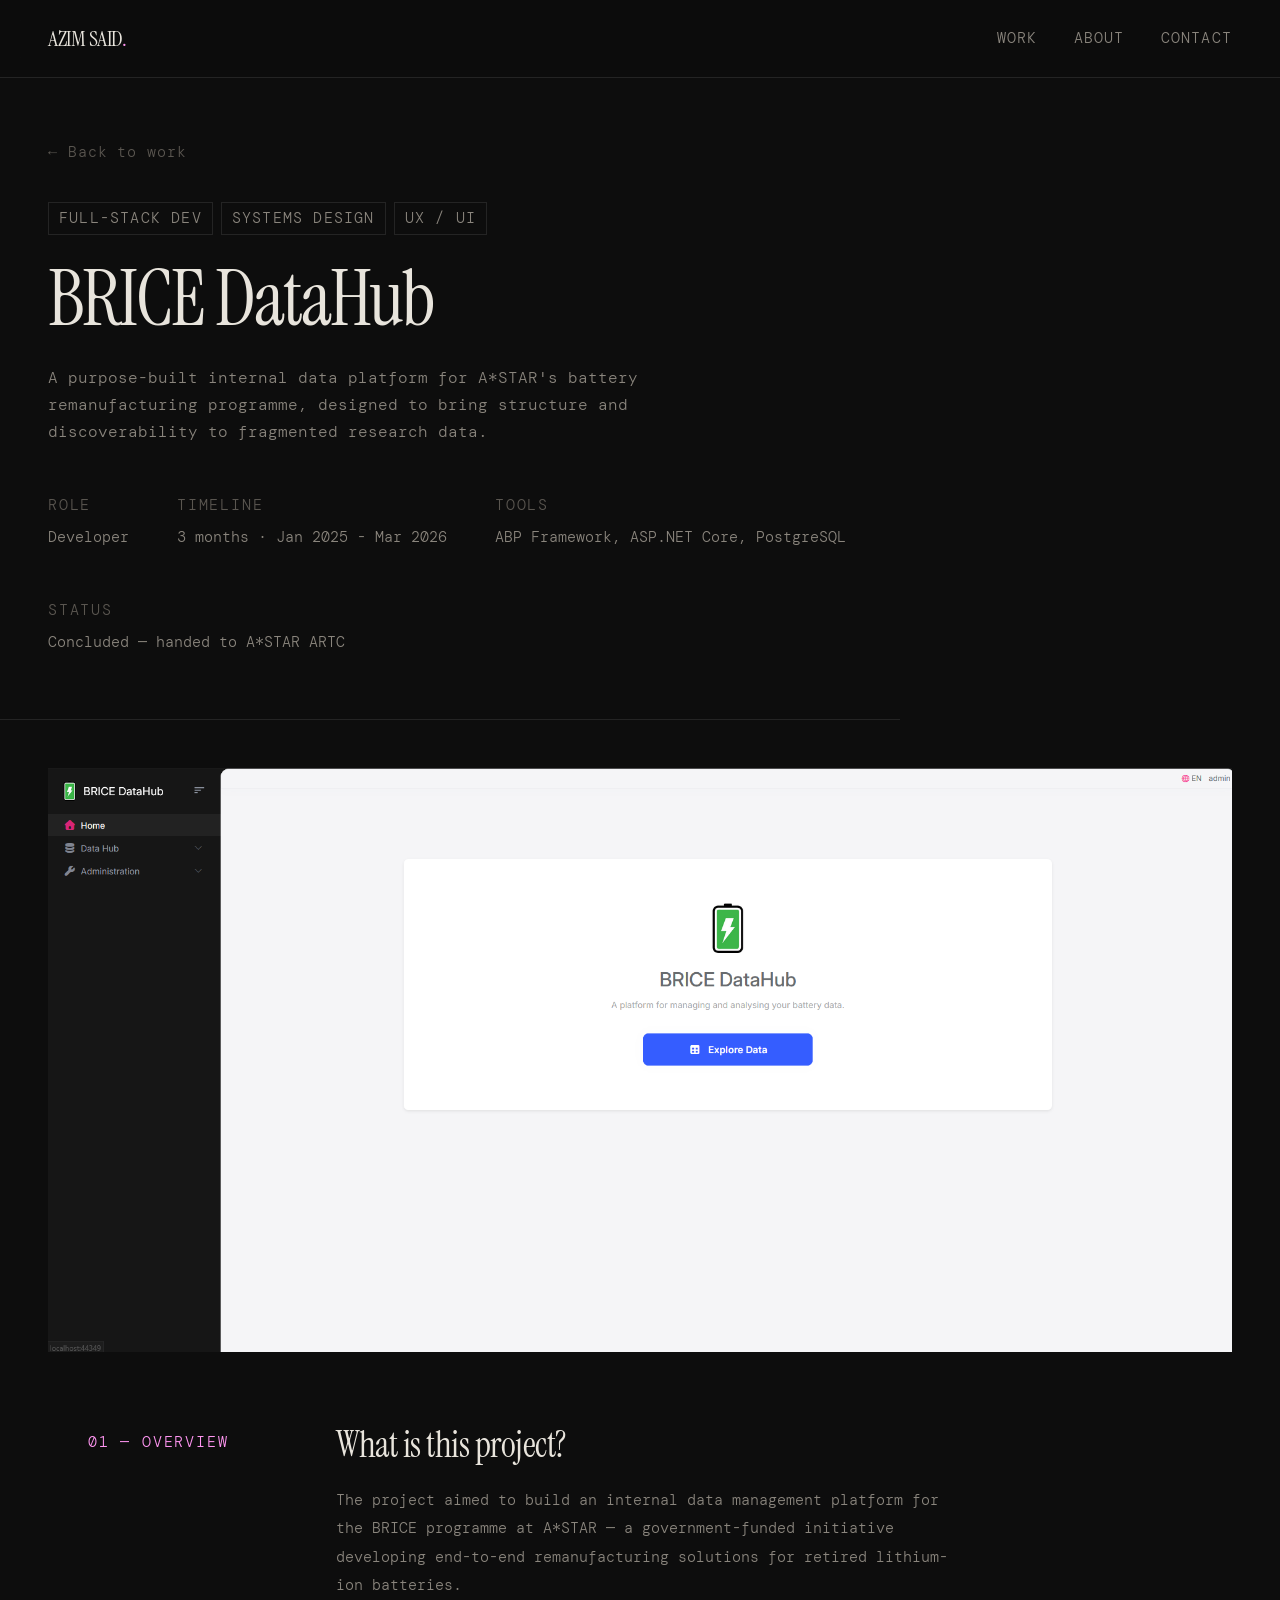
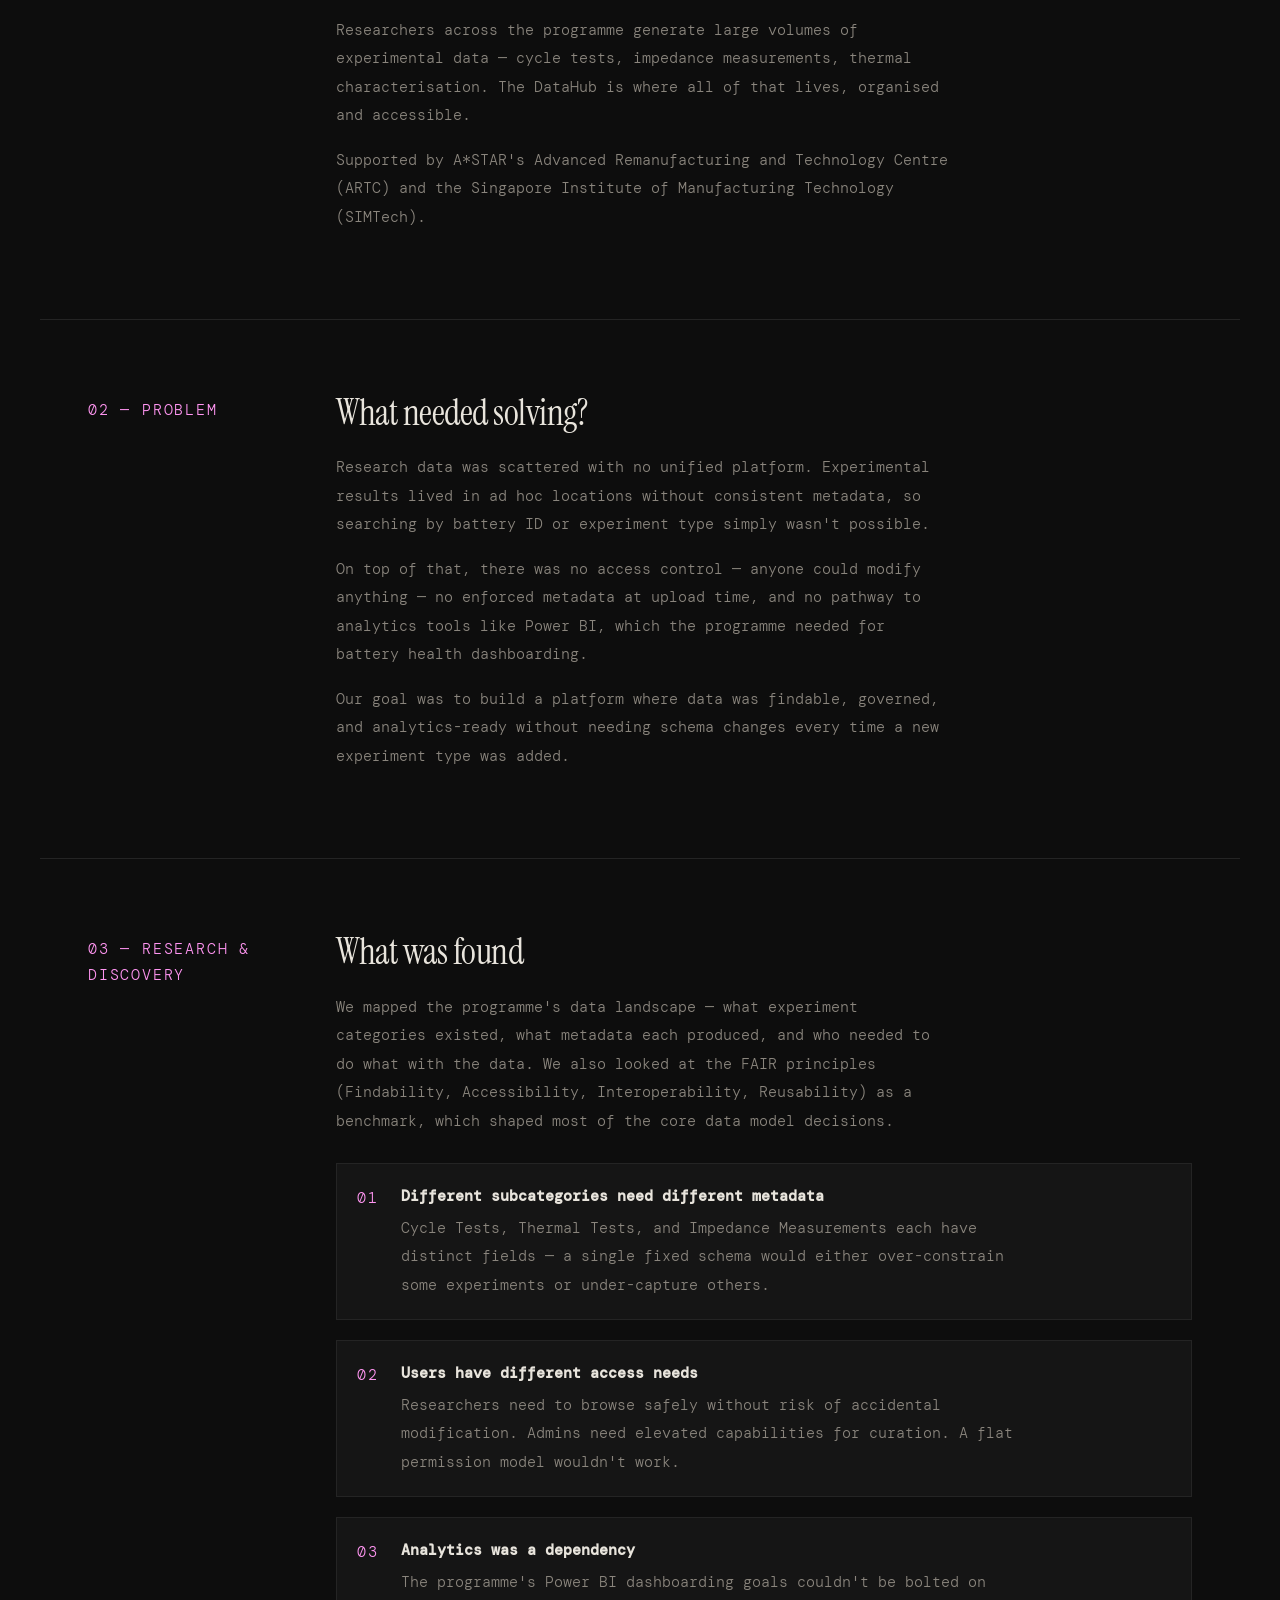
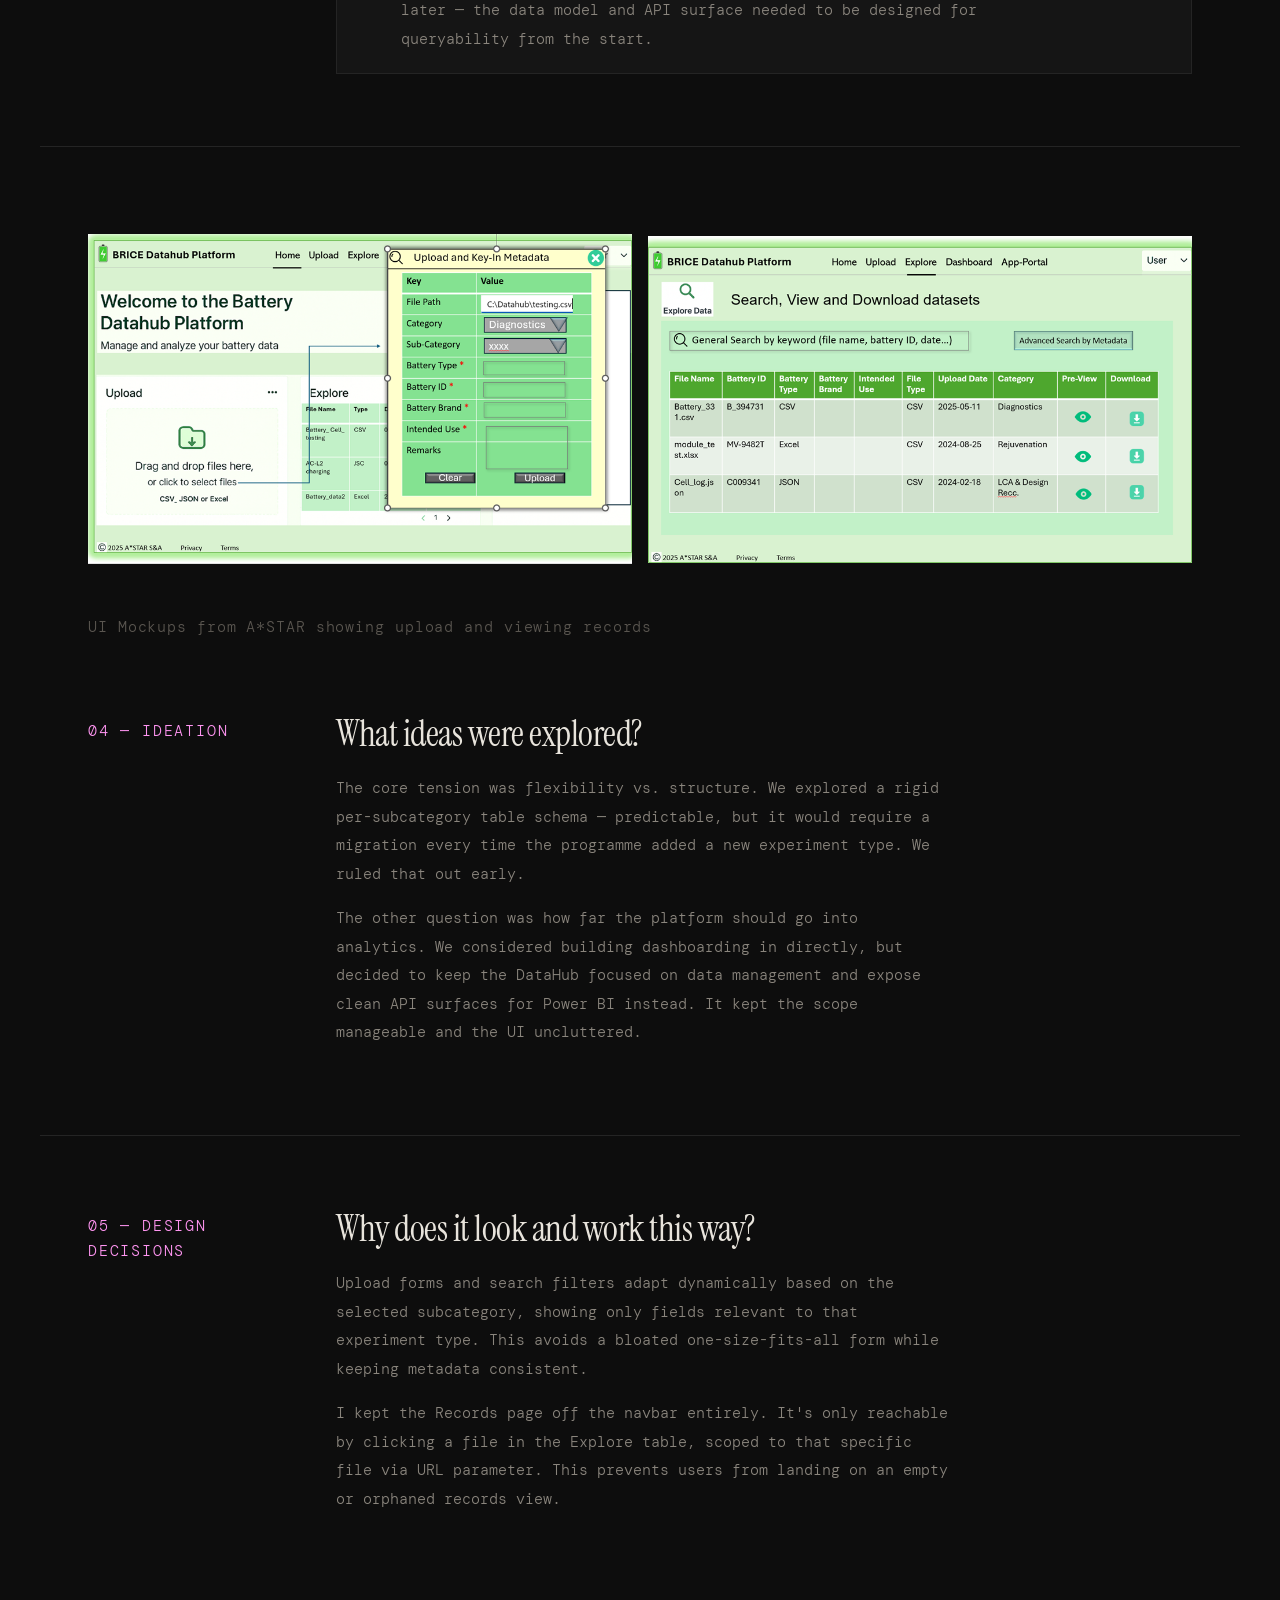
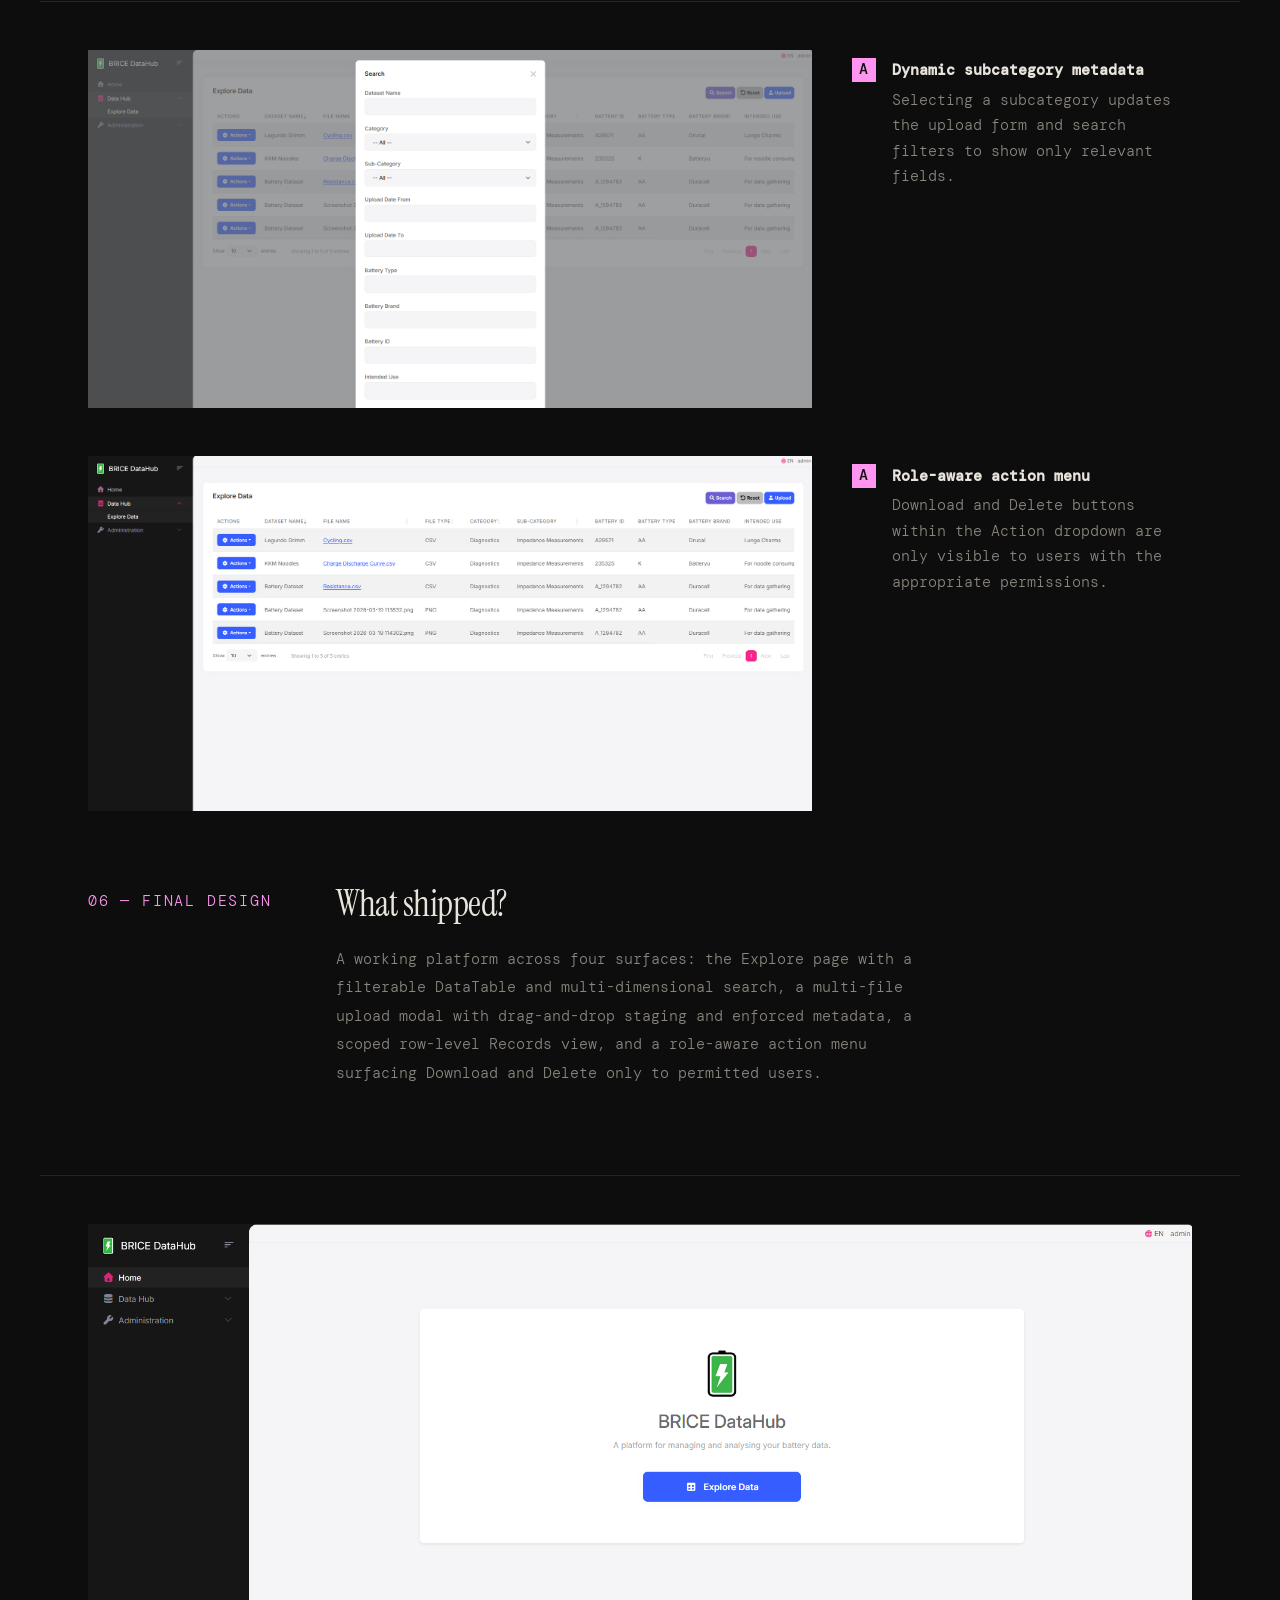
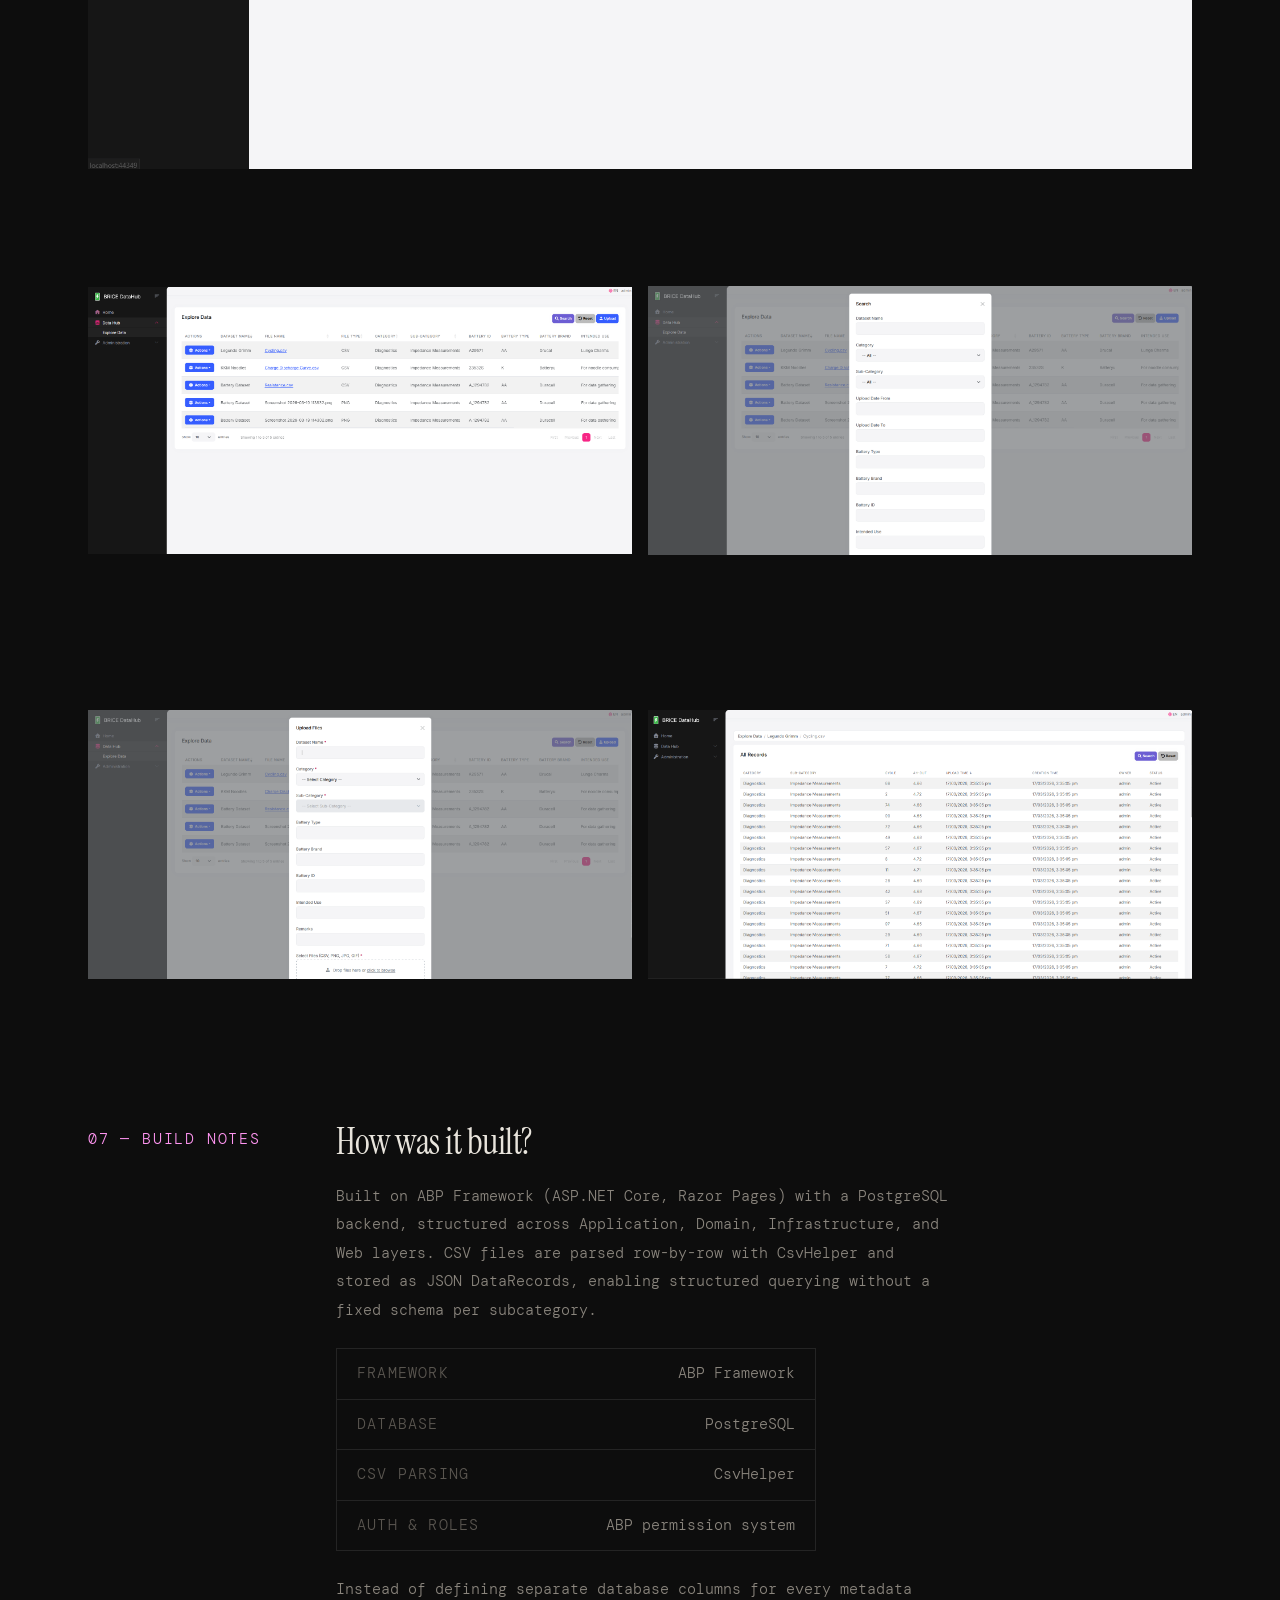
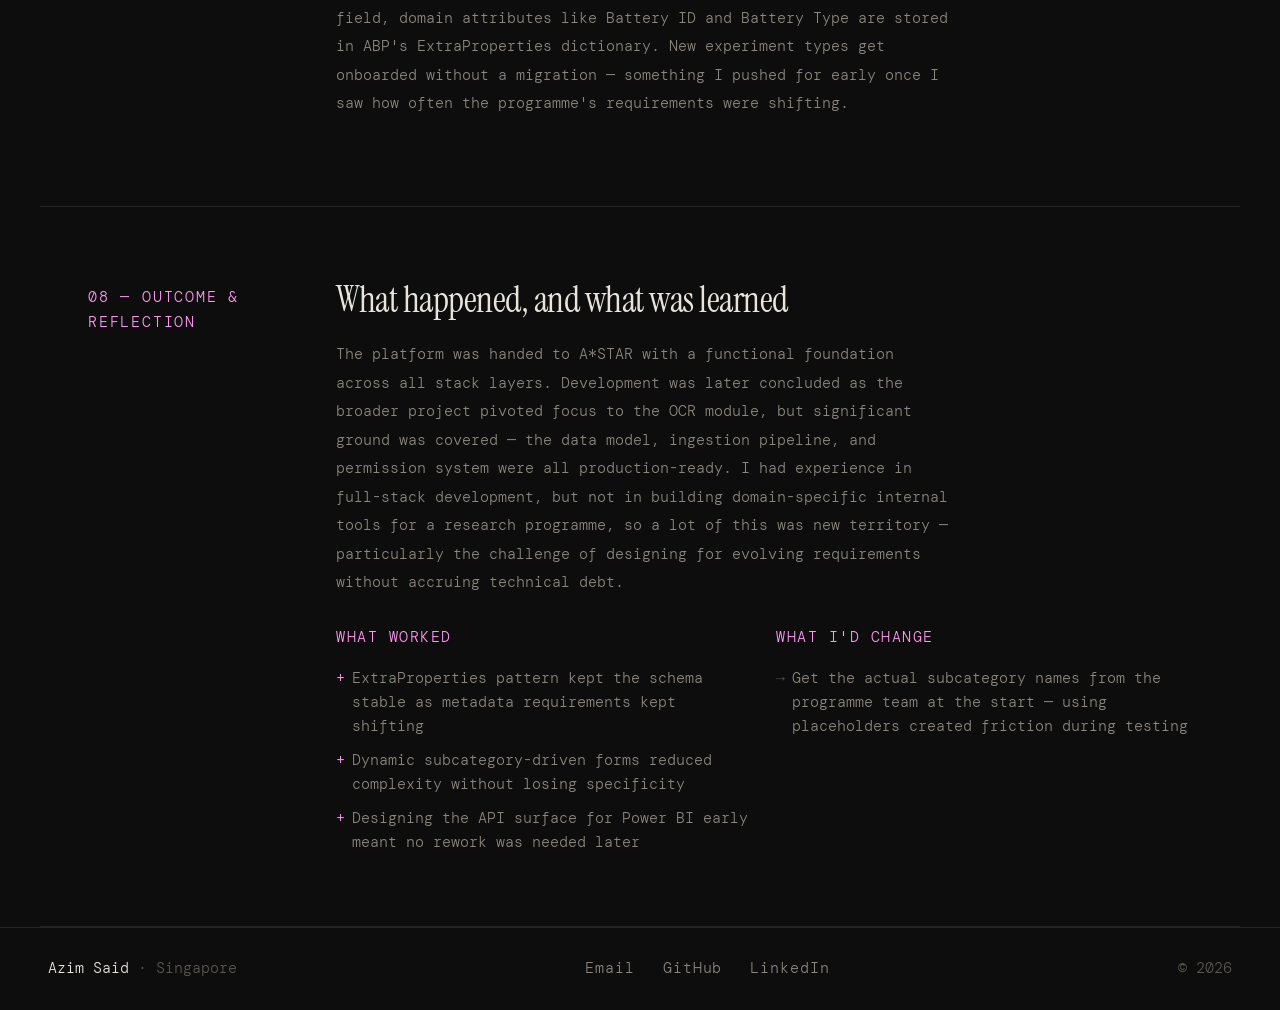
==== work/project_brice.html @ a05a89d2 "Basic structure, styles, content" ====
<!DOCTYPE html>
<html lang="en">

<head>
  <meta charset="UTF-8" />
  <meta name="viewport" content="width=device-width, initial-scale=1.0" />
  <title>BRICE DataHub — Azim Said</title>
  <link rel="stylesheet" href="../css/style.css" />
  <link rel="stylesheet" href="../css/case-study.css" />
  <link rel="preconnect" href="https://fonts.googleapis.com" />
  <link rel="preconnect" href="https://fonts.gstatic.com" crossorigin />
  <link
    href="https://fonts.googleapis.com/css2?family=Instrument+Serif:ital@0;1&family=DM+Mono:wght@300;400;500&display=swap"
    rel="stylesheet" />
</head>

<body>

  <!-- NAV -->
  <nav class="nav">
    <a href="../index.html" class="nav-logo">AZIM SAID<span class="dot">.</span></a>
    <div class="nav-links">
      <a href="../index.html#work">Work</a>
      <a href="../index.html#about">About</a>
      <a href="mailto:azimsaid212@gmail.com">Contact</a>
    </div>
  </nav>

  <!-- CASE STUDY HERO -->
  <header class="cs-hero">
    <div class="cs-back">
      <a href="../index.html#work">← Back to work</a>
    </div>
    <div class="cs-hero-meta">
      <span class="tag">Full-Stack Dev</span>
      <span class="tag">Systems Design</span>
      <span class="tag">UX / UI</span>
    </div>
    <h1 class="cs-title">BRICE DataHub</h1>
    <p class="cs-subtitle">
      A purpose-built internal data platform for A*STAR's battery remanufacturing programme, designed to bring structure
      and discoverability to fragmented research data.
    </p>
    <div class="cs-attrs">
      <div class="cs-attr">
        <div class="cs-attr-label">Role</div>
        <div class="cs-attr-value">Developer</div>
      </div>
      <div class="cs-attr">
        <div class="cs-attr-label">Timeline</div>
        <div class="cs-attr-value">3 months · Jan 2025 - Mar 2026</div>
      </div>
      <div class="cs-attr">
        <div class="cs-attr-label">Tools</div>
        <div class="cs-attr-value">ABP Framework, ASP.NET Core, PostgreSQL</div>
      </div>
      <div class="cs-attr">
        <div class="cs-attr-label">Status</div>
        <div class="cs-attr-value">Concluded — handed to A*STAR ARTC</div>
      </div>
    </div>
  </header>

  <!-- HERO IMAGE -->
  <div class="cs-cover">
    <img src="../images/brice_home.png" alt="BRICE DataHub home screen" class="cs-cover-img">
  </div>

  <!-- CASE STUDY BODY -->
  <main class="cs-body">

    <!-- 01 OVERVIEW -->
    <section class="cs-section cs-fade">
      <div class="cs-section-label">01 — Overview</div>
      <div class="cs-section-content">
        <h2>What is this project?</h2>
        <p>
          The project aimed to build an internal data management platform for the BRICE programme at A*STAR — a
          government-funded initiative developing end-to-end remanufacturing solutions for retired lithium-ion
          batteries.
        </p>
        <p>
          Researchers across the programme generate large volumes of experimental data — cycle tests, impedance
          measurements, thermal characterisation. The DataHub is where all of that lives, organised and accessible.
        </p>
        <p>
          Supported by A*STAR's Advanced Remanufacturing and Technology Centre (ARTC) and the Singapore Institute of
          Manufacturing Technology (SIMTech).
        </p>
      </div>
    </section>

    <!-- 02 PROBLEM -->
    <section class="cs-section cs-fade">
      <div class="cs-section-label">02 — Problem</div>
      <div class="cs-section-content">
        <h2>What needed solving?</h2>
        <p>
          Research data was scattered with no unified platform. Experimental results lived in ad hoc locations without
          consistent metadata, so searching by battery ID or experiment type simply wasn't possible.
        </p>
        <p>
          On top of that, there was no access control — anyone could modify anything — no enforced metadata at upload
          time, and no pathway to analytics tools like Power BI, which the programme needed for battery health
          dashboarding.
        </p>
        <p>
          Our goal was to build a platform where data was findable, governed, and analytics-ready without needing
          schema changes every time a new experiment type was added.
        </p>
      </div>
    </section>

    <!-- 03 RESEARCH -->
    <section class="cs-section cs-fade">
      <div class="cs-section-label">03 — Research & Discovery</div>
      <div class="cs-section-content">
        <h2>What was found</h2>
        <p>
          We mapped the programme's data landscape — what experiment categories existed, what metadata each produced,
          and who needed to do what with the data. We also looked at the FAIR principles (Findability, Accessibility,
          Interoperability, Reusability) as a benchmark, which shaped most of the core data model decisions.
        </p>

        <div class="cs-findings">
          <div class="cs-finding">
            <div class="cs-finding-num">01</div>
            <div>
              <strong>Different subcategories need different metadata</strong>
              <p>Cycle Tests, Thermal Tests, and Impedance Measurements each have distinct fields — a single fixed
                schema would either over-constrain some experiments or under-capture others.</p>
            </div>
          </div>
          <div class="cs-finding">
            <div class="cs-finding-num">02</div>
            <div>
              <strong>Users have different access needs</strong>
              <p>Researchers need to browse safely without risk of accidental modification. Admins need elevated
                capabilities for curation. A flat permission model wouldn't work.</p>
            </div>
          </div>
          <div class="cs-finding">
            <div class="cs-finding-num">03</div>
            <div>
              <strong>Analytics was a dependency</strong>
              <p>The programme's Power BI dashboarding goals couldn't be bolted on later — the data model and API
                surface needed to be designed for queryability from the start.</p>
            </div>
          </div>
        </div>
      </div>
    </section>

    <!-- WIREFRAMES -->
    <div class="cs-img-grid cs-fade">
      <img src="../images/brice_wireframe1.png" alt="Wireframe 1">
      <img src="../images/brice_wireframe2.png" alt="Wireframe 2">
    </div>
    <p class="cs-img-caption cs-fade">UI Mockups from A*STAR showing upload and viewing records </p>

    <!-- 04 IDEATION -->
    <section class="cs-section cs-fade">
      <div class="cs-section-label">04 — Ideation</div>
      <div class="cs-section-content">
        <h2>What ideas were explored?</h2>
        <p>
          The core tension was flexibility vs. structure. We explored a rigid per-subcategory table schema —
          predictable, but it would require a migration every time the programme added a new experiment type. We ruled
          that out early.
        </p>
        <p>
          The other question was how far the platform should go into analytics. We considered building dashboarding in
          directly, but decided to keep the DataHub focused on data management and expose clean API surfaces for Power
          BI instead. It kept the scope manageable and the UI uncluttered.
        </p>
      </div>
    </section>

    <!-- IMAGE GRID (wireframes / explorations) -->
    <!-- <div class="cs-img-grid cs-fade">
      <div class="placeholder-img">
        <div class="placeholder-text">Wireframe / sketch A</div>
      </div>
      <div class="placeholder-img">
        <div class="placeholder-text">Wireframe / sketch B</div>
      </div>
      <div class="placeholder-img">
        <div class="placeholder-text">Wireframe / sketch C</div>
      </div>
      <div class="placeholder-img">
        <div class="placeholder-text">Wireframe / sketch D</div>
      </div>
    </div>
    <p class="cs-img-caption cs-fade">Early explorations — I ended up going with direction B because…</p> -->

    <!-- 05 DESIGN DECISIONS -->
    <section class="cs-section cs-fade">
      <div class="cs-section-label">05 — Design Decisions</div>
      <div class="cs-section-content">
        <h2>Why does it look and work this way?</h2>
        <p>
          Upload forms and search filters adapt dynamically based on the selected subcategory, showing only fields
          relevant to that experiment type. This avoids a bloated one-size-fits-all form while keeping metadata
          consistent.
        </p>
        <p>
          I kept the Records page off the navbar entirely. It's only reachable by clicking a file in the Explore table,
          scoped to that specific file via URL parameter. This prevents users from landing on an empty or orphaned
          records view.
        </p>
      </div>
    </section>

    <!-- ANNOTATED SCREENSHOT -->
    <div class="cs-img-annotated cs-fade">
      <img src="../images/brice_search.png" alt="BRICE DataHub search page" class="cs-annotated-img">
      <div class="cs-annotations">
        <div class="cs-annotation">
          <div class="cs-annotation-marker">A</div>
          <div>
            <strong>Dynamic subcategory metadata</strong>
            <p>Selecting a subcategory updates the upload form and search filters to show only relevant fields.</p>
          </div>
        </div>
      </div>
    </div>

    <!-- ANNOTATED SCREENSHOT -->
    <div class="cs-img-annotated cs-fade">
      <img src="../images/brice_explore.png" alt="BRICE DataHub explore page" class="cs-annotated-img">
      <div class="cs-annotations">
        <div class="cs-annotation">
          <div class="cs-annotation-marker">A</div>
          <div>
            <strong>Role-aware action menu</strong>
            <p>Download and Delete buttons within the Action dropdown are only visible to users with the appropriate permissions.</p>
          </div>
        </div>
      </div>
    </div>

    <!-- 06 FINAL DESIGN -->
    <section class="cs-section cs-fade">
      <div class="cs-section-label">06 — Final Design</div>
      <div class="cs-section-content">
        <h2>What shipped?</h2>
        <p>
          A working platform across four surfaces: the Explore page with a filterable DataTable and multi-dimensional
          search, a multi-file upload modal with drag-and-drop staging and enforced metadata, a scoped row-level Records
          view, and a role-aware action menu surfacing Download and Delete only to permitted users.
        </p>
      </div>
    </section>

    <div class="cs-img-full cs-fade">
      <img src="../images/brice_home.png" alt="BRICE DataHub main screen">
    </div>

    <div class="cs-img-grid cs-fade">
      <img src="../images/brice_explore.png" alt="Explore page">
      <img src="../images/brice_search.png" alt="Search page">
      <img src="../images/brice_upload.png" alt="Upload modal">
      <img src="../images/brice_records.png" alt="Records view">
    </div>

    <!-- 07 BUILD NOTES -->
    <section class="cs-section cs-fade">
      <div class="cs-section-label">07 — Build Notes</div>
      <div class="cs-section-content">
        <h2>How was it built?</h2>
        <p>
          Built on ABP Framework (ASP.NET Core, Razor Pages) with a PostgreSQL backend, structured across Application,
          Domain, Infrastructure, and Web layers. CSV files are parsed row-by-row with CsvHelper and stored as JSON
          DataRecords, enabling structured querying without a fixed schema per subcategory.
        </p>
        <div class="cs-stack">
          <div class="cs-stack-item">
            <span class="cs-stack-label">Framework</span>
            <span>ABP Framework</span>
          </div>
          <div class="cs-stack-item">
            <span class="cs-stack-label">Database</span>
            <span>PostgreSQL</span>
          </div>
          <div class="cs-stack-item">
            <span class="cs-stack-label">CSV Parsing</span>
            <span>CsvHelper</span>
          </div>
          <div class="cs-stack-item">
            <span class="cs-stack-label">Auth & Roles</span>
            <span>ABP permission system</span>
          </div>
        </div>
        <p>
          Instead of defining separate database columns for every metadata field, domain attributes like Battery ID and
          Battery Type are stored in ABP's ExtraProperties dictionary. New experiment types get onboarded without a
          migration — something I pushed for early once I saw how often the programme's requirements were shifting.
        </p>
      </div>
    </section>

    <!-- 08 OUTCOME -->
    <section class="cs-section cs-fade">
      <div class="cs-section-label">08 — Outcome & Reflection</div>
      <div class="cs-section-content">
        <h2>What happened, and what was learned</h2>
        <p>
          The platform was handed to A*STAR with a functional foundation across all stack layers. Development was later
          concluded as the broader project pivoted focus to the OCR module, but significant ground was covered — the
          data model, ingestion pipeline, and permission system were all production-ready.
          I had experience in full-stack development, but not in building domain-specific internal tools for a research
          programme, so a lot of this was new territory — particularly the challenge of designing for evolving
          requirements without accruing technical debt.
        </p>
        <div class="cs-retro">
          <div class="cs-retro-col">
            <div class="cs-retro-label">What worked</div>
            <ul>
              <li>ExtraProperties pattern kept the schema stable as metadata requirements kept shifting</li>
              <li>Dynamic subcategory-driven forms reduced complexity without losing specificity</li>
              <li>Designing the API surface for Power BI early meant no rework was needed later</li>
            </ul>
          </div>
          <div class="cs-retro-col">
            <div class="cs-retro-label">What I'd change</div>
            <ul>
              <li>Get the actual subcategory names from the programme team at the start — using placeholders created
                friction during testing</li>
            </ul>
          </div>
        </div>
      </div>
    </section>

  </main>

  <!-- NEXT PROJECT -->
  <!-- <div class="cs-next">
    <div class="cs-next-label">Next project</div>
    <a href="project-two.html" class="cs-next-link">
      <span>Project Two Name</span>
      <span class="cs-next-arrow">→</span>
    </a>
  </div> -->

  <!-- FOOTER -->
  <footer class="footer">
    <div class="footer-left">
      <span>Azim Said</span>
      <span class="footer-dim">· Singapore</span>
    </div>
    <div class="footer-links">
      <a href="mailto:azimsaid212@gmail.com">Email</a>
      <a href="https://github.com/azim-git" target="_blank">GitHub</a>
      <a href="https://www.linkedin.com/in/azimsaid-/" target="_blank">LinkedIn</a>
    </div>
    <div class="footer-dim footer-year">© 2026</div>
  </footer>

  <script src="../js/main.js"></script>
</body>

</html>
---- css/style.css ----
/* ============================================
   PORTFOLIO — Dark Editorial
   ============================================ */

:root {
  --bg:        #0d0d0d;
  --surface:   #151515;
  --border:    #242424;
  --text:      #e8e4dc;
  --text-dim:  #5a5650;
  --text-mid:  #8a857d;
  --accent:    #ff95f1;
  --serif:     'Instrument Serif', Georgia, serif;
  --mono:      'DM Mono', monospace;
}

*, *::before, *::after { box-sizing: border-box; margin: 0; padding: 0; }

html { scroll-behavior: smooth; }

body {
  background: var(--bg);
  color: var(--text);
  font-family: var(--mono);
  font-size: 15px;
  line-height: 1.7;
  font-weight: 300;
  overflow-x: hidden;
}

a { color: inherit; text-decoration: none; }

/* ---- NAV ---- */
.nav {
  position: fixed;
  top: 0; left: 0; right: 0;
  z-index: 100;
  display: flex;
  justify-content: space-between;
  align-items: center;
  padding: 20px 48px;
  background: rgba(13,13,13,0.85);
  backdrop-filter: blur(12px);
  border-bottom: 1px solid var(--border);
}

.nav-logo {
  font-family: var(--serif);
  font-size: 22px;
  letter-spacing: -0.5px;
}

.dot { color: var(--accent); }

.nav-links {
  display: flex;
  gap: 36px;
  font-size: 15px;
  letter-spacing: 0.08em;
  text-transform: uppercase;
  color: var(--text-mid);
}

.nav-links a {
  transition: color 0.2s;
}
.nav-links a:hover { color: var(--text); }

/* ---- HERO ---- */
.hero {
  min-height: 100vh;
  display: flex;
  flex-direction: column;
  justify-content: flex-end;
  padding: 120px 48px 80px;
  position: relative;
  border-bottom: 1px solid var(--border);
}

/* subtle grid background */
.hero::before {
  content: '';
  position: absolute;
  inset: 0;
  background-image:
    linear-gradient(var(--border) 1px, transparent 1px),
    linear-gradient(90deg, var(--border) 1px, transparent 1px);
  background-size: 60px 60px;
  opacity: 0.4;
  pointer-events: none;
}

.hero-eyebrow {
  font-size: 15px;
  letter-spacing: 0.14em;
  text-transform: uppercase;
  color: var(--accent);
  margin-bottom: 28px;
  animation: fadeUp 0.6s ease both;
}

.hero-title {
  font-family: var(--serif);
  font-size: clamp(52px, 8vw, 112px);
  line-height: 1.0;
  font-weight: 400;
  letter-spacing: -2px;
  margin-bottom: 32px;
  animation: fadeUp 0.6s 0.1s ease both;
}

.hero-title em {
  font-style: italic;
  color: var(--text-mid);
}

.hero-sub {
  max-width: 520px;
  color: var(--text-mid);
  font-size: 15px;
  line-height: 1.8;
  margin-bottom: 40px;
  animation: fadeUp 0.6s 0.2s ease both;
}

.hero-cta {
  display: inline-block;
  font-size: 15px;
  letter-spacing: 0.06em;
  border-bottom: 1px solid var(--accent);
  color: var(--accent);
  padding-bottom: 2px;
  margin-bottom: 64px;
  transition: opacity 0.2s;
  animation: fadeUp 0.6s 0.3s ease both;
}
.hero-cta:hover { opacity: 0.7; }

.hero-tag {
  font-size: 15px;
  letter-spacing: 0.1em;
  text-transform: uppercase;
  color: var(--text-dim);
  animation: fadeUp 0.6s 0.4s ease both;
}

/* ---- SECTION LABEL ---- */
.section-label {
  font-size: 15px;
  letter-spacing: 0.14em;
  text-transform: uppercase;
  color: var(--text-dim);
  margin-bottom: 64px;
  padding-top: 80px;
}

/* ---- WORK ---- */
.work {
  padding: 0 48px 80px;
}

.project {
  border-top: 1px solid var(--border);
  padding: 64px 0;
  opacity: 0;
  transform: translateY(24px);
  transition: opacity 0.7s ease, transform 0.7s ease;
}

.project.visible {
  opacity: 1;
  transform: none;
}

.project-meta {
  display: flex;
  align-items: center;
  gap: 20px;
  margin-bottom: 32px;
}

.project-number {
  font-size: 15px;
  color: var(--text-dim);
  letter-spacing: 0.1em;
}

.project-tags {
  display: flex;
  gap: 8px;
}

.tag {
  font-size: 15px;
  letter-spacing: 0.08em;
  text-transform: uppercase;
  border: 1px solid var(--border);
  padding: 3px 10px;
  color: var(--text-mid);
}

.project-content {
  display: grid;
  grid-template-columns: 1fr 1fr;
  gap: 48px;
  align-items: start;
}

.project-content--reverse {
  direction: rtl;
}
.project-content--reverse > * {
  direction: ltr;
}

.placeholder-img {
  background: var(--surface);
  border: 1px solid var(--border);
  aspect-ratio: 16/10;
  display: flex;
  align-items: center;
  justify-content: center;
  position: relative;
  overflow: hidden;
}

.project-image img {
  width: 100%;
  height: 100%;
  object-fit: cover;
  display: block;
}

/* corner marks */
.placeholder-img::before,
.placeholder-img::after {
  content: '';
  position: absolute;
  width: 16px; height: 16px;
}
.placeholder-img::before {
  top: 12px; left: 12px;
  border-top: 1px solid var(--text-dim);
  border-left: 1px solid var(--text-dim);
}
.placeholder-img::after {
  bottom: 12px; right: 12px;
  border-bottom: 1px solid var(--text-dim);
  border-right: 1px solid var(--text-dim);
}

.placeholder-text {
  font-size: 15px;
  color: var(--text-dim);
  letter-spacing: 0.08em;
  text-transform: uppercase;
}

.project-title {
  font-family: var(--serif);
  font-size: clamp(28px, 3vw, 42px);
  font-weight: 400;
  letter-spacing: -0.5px;
  line-height: 1.1;
  margin-bottom: 24px;
}

.project-info p {
  color: var(--text-mid);
  margin-bottom: 14px;
  font-size: 15px;
  line-height: 1.8;
}

.project-info strong {
  color: var(--text);
  font-weight: 500;
}

.project-links {
  display: flex;
  gap: 16px;
  margin-top: 28px;
  flex-wrap: wrap;
}

.link-btn {
  font-size: 15px;
  letter-spacing: 0.06em;
  padding: 10px 20px;
  background: var(--accent);
  color: #0d0d0d;
  font-weight: 500;
  transition: opacity 0.2s;
}
.link-btn:hover { opacity: 0.8; }

.link-ghost {
  background: transparent;
  color: var(--text-mid);
  border: 1px solid var(--border);
}
.link-ghost:hover { color: var(--text); border-color: var(--text-mid); }

/* ---- ABOUT ---- */
.about {
  padding: 0 48px 80px;
  border-top: 1px solid var(--border);
}

.about-grid {
  display: grid;
  grid-template-columns: 1fr 1fr;
  gap: 80px;
  align-items: start;
}

.about-text h2 {
  font-family: var(--serif);
  font-size: clamp(32px, 4vw, 52px);
  font-weight: 400;
  letter-spacing: -1px;
  line-height: 1.1;
  margin-bottom: 28px;
}

.about-text h2 em {
  font-style: italic;
  color: var(--text-mid);
}

.about-text p {
  color: var(--text-mid);
  font-size: 15px;
  line-height: 1.9;
  margin-bottom: 16px;
}

.about-skills {
  display: flex;
  flex-direction: column;
  gap: 36px;
  padding-top: 8px;
}

.skills-label {
  font-size: 15px;
  letter-spacing: 0.12em;
  text-transform: uppercase;
  color: var(--accent);
  margin-bottom: 12px;
}

.skills-group ul {
  list-style: none;
  display: flex;
  flex-direction: column;
  gap: 6px;
}

.skills-group li {
  font-size: 15px;
  color: var(--text-mid);
  padding-left: 12px;
  position: relative;
}
.skills-group li::before {
  content: '—';
  position: absolute;
  left: -4px;
  color: var(--border);
}

/* ---- FOOTER ---- */
.footer {
  border-top: 1px solid var(--border);
  padding: 28px 48px;
  display: flex;
  justify-content: space-between;
  align-items: center;
  gap: 24px;
  flex-wrap: wrap;
}

.footer-left {
  font-size: 15px;
}

.footer-dim { color: var(--text-dim); }

.footer-links {
  display: flex;
  gap: 28px;
  font-size: 15px;
  letter-spacing: 0.06em;
  color: var(--text-mid);
}

.footer-links a:hover { color: var(--text); }

.footer-year {
  font-size: 15px;
}

/* ---- ANIMATIONS ---- */
@keyframes fadeUp {
  from { opacity: 0; transform: translateY(16px); }
  to   { opacity: 1; transform: none; }
}

/* ---- RESPONSIVE ---- */
@media (max-width: 768px) {
  .nav { padding: 16px 24px; }
  .nav-links { gap: 20px; }

  .hero { padding: 100px 24px 60px; }

  .work, .about { padding-left: 24px; padding-right: 24px; }

  .project-content,
  .project-content--reverse,
  .about-grid {
    grid-template-columns: 1fr;
    direction: ltr;
    gap: 32px;
  }

  .footer { padding: 24px; flex-direction: column; align-items: flex-start; gap: 16px; }
}
---- css/case-study.css ----
/* ============================================
   CASE STUDY PAGE STYLES
   ============================================ */

/* ---- HERO ---- */
.cs-hero {
  padding: 140px 48px 64px;
  border-bottom: 1px solid var(--border);
  max-width: 900px;
}

.cs-back {
  font-size: 15px;
  letter-spacing: 0.06em;
  color: var(--text-dim);
  margin-bottom: 36px;
}
.cs-back a { transition: color 0.2s; }
.cs-back a:hover { color: var(--accent); }

.cs-hero-meta {
  display: flex;
  gap: 8px;
  margin-bottom: 24px;
}

.cs-title {
  font-family: var(--serif);
  font-size: clamp(40px, 6vw, 80px);
  font-weight: 400;
  letter-spacing: -2px;
  line-height: 1.05;
  margin-bottom: 24px;
}

.cs-subtitle {
  font-size: 16px;
  color: var(--text-mid);
  line-height: 1.7;
  max-width: 600px;
  margin-bottom: 48px;
}

.cs-attrs {
  display: flex;
  gap: 48px;
  flex-wrap: wrap;
}

.cs-attr-label {
  font-size: 15px;
  letter-spacing: 0.12em;
  text-transform: uppercase;
  color: var(--text-dim);
  margin-bottom: 6px;
}

.cs-attr-value {
  font-size: 15px;
  color: var(--text-mid);
}

/* ---- COVER IMAGE ---- */
.cs-cover {
  padding: 48px 48px 0;
}

.cs-cover-img {
  max-width: 100%;
  height: auto;
  display: block;
}

/* ---- BODY ---- */
.cs-body {
  max-width: 1200px;
  margin: 0 auto;
}

/* ---- SECTIONS ---- */
.cs-section {
  display: grid;
  grid-template-columns: 200px 1fr;
  gap: 48px;
  padding: 72px 48px;
  border-bottom: 1px solid var(--border);
  align-items: start;
}

.cs-section-label {
  font-size: 15px;
  letter-spacing: 0.12em;
  text-transform: uppercase;
  color: var(--accent);
  padding-top: 6px;
  position: sticky;
  top: 80px;
}

.cs-section-content h2 {
  font-family: var(--serif);
  font-size: clamp(24px, 3vw, 36px);
  font-weight: 400;
  letter-spacing: -0.5px;
  line-height: 1.15;
  margin-bottom: 20px;
}

.cs-section-content p {
  color: var(--text-mid);
  font-size: 15px;
  line-height: 1.9;
  margin-bottom: 16px;
  max-width: 620px;
}

/* ---- QUOTE ---- */
.cs-quote {
  border-left: 2px solid var(--accent);
  padding: 16px 24px;
  margin: 28px 0;
  background: var(--surface);
}

.cs-quote p, .cs-quote {
  font-family: var(--serif);
  font-size: 18px;
  font-style: italic;
  color: var(--text);
  line-height: 1.6;
  margin-bottom: 10px;
}

.cs-quote cite {
  font-family: var(--mono);
  font-style: normal;
  font-size: 15px;
  color: var(--text-dim);
  letter-spacing: 0.08em;
}

/* ---- FINDINGS ---- */
.cs-findings {
  display: flex;
  flex-direction: column;
  gap: 20px;
  margin-top: 28px;
}

.cs-finding {
  display: flex;
  gap: 20px;
  padding: 20px;
  background: var(--surface);
  border: 1px solid var(--border);
  align-items: flex-start;
}

.cs-finding-num {
  font-size: 15px;
  color: var(--accent);
  letter-spacing: 0.1em;
  min-width: 24px;
  padding-top: 2px;
}

.cs-finding strong {
  display: block;
  font-size: 15px;
  margin-bottom: 4px;
  color: var(--text);
}

.cs-finding p {
  font-size: 15px !important;
  color: var(--text-mid);
  margin: 0 !important;
}

/* ---- FULL WIDTH IMAGE ---- */
.cs-img-full {
  padding: 48px 48px 0;
}

.cs-img-full .placeholder-img {
  width: 100%;
  aspect-ratio: 16/9;
}

.cs-img-full img {
  max-width: 100%;
  height: auto;
  display: block;
}

/* ---- IMAGE GRID ---- */
.cs-img-grid {
  display: grid;
  grid-template-columns: 1fr 1fr;
  gap: 16px;
  padding: 48px 48px 0;
}

.cs-img-grid .placeholder-img {
  aspect-ratio: 4/3;
}

.cs-img-grid img {
  width: 100%;
  aspect-ratio: 4/3;
  object-fit: contain;
  display: block;
}

.cs-img-caption {
  padding: 12px 48px 0;
  font-size: 15px;
  color: var(--text-dim);
  letter-spacing: 0.06em;
}

/* ---- ANNOTATED ---- */
.cs-img-annotated {
  display: grid;
  grid-template-columns: 1fr 340px;
  gap: 40px;
  padding: 48px 48px 0;
  align-items: start;
}

.cs-annotated-img {
  max-width: 100%;
  height: auto;
  display: block;
}

.cs-annotations {
  display: flex;
  flex-direction: column;
  gap: 24px;
  padding-top: 8px;
}

.cs-annotation {
  display: flex;
  gap: 16px;
  align-items: flex-start;
}

.cs-annotation-marker {
  width: 24px;
  height: 24px;
  min-width: 24px;
  background: var(--accent);
  color: #0d0d0d;
  display: flex;
  align-items: center;
  justify-content: center;
  font-size: 15px;
  font-weight: 500;
  letter-spacing: 0.05em;
}

.cs-annotation strong {
  display: block;
  font-size: 15px;
  margin-bottom: 4px;
  color: var(--text);
}

.cs-annotation p {
  font-size: 15px;
  color: var(--text-mid);
  line-height: 1.7;
  margin: 0;
}

/* ---- STACK ---- */
.cs-stack {
  display: flex;
  flex-direction: column;
  gap: 0;
  margin: 24px 0;
  border: 1px solid var(--border);
  max-width: 480px;
}

.cs-stack-item {
  display: flex;
  justify-content: space-between;
  padding: 12px 20px;
  border-bottom: 1px solid var(--border);
  font-size: 15px;
  color: var(--text-mid);
}
.cs-stack-item:last-child { border-bottom: none; }

.cs-stack-label {
  color: var(--text-dim);
  font-size: 15px;
  letter-spacing: 0.08em;
  text-transform: uppercase;
}

/* ---- RETROSPECTIVE ---- */
.cs-retro {
  display: grid;
  grid-template-columns: 1fr 1fr;
  gap: 24px;
  margin-top: 28px;
}

.cs-retro-label {
  font-size: 15px;
  letter-spacing: 0.1em;
  text-transform: uppercase;
  color: var(--accent);
  margin-bottom: 16px;
}

.cs-retro ul {
  list-style: none;
  display: flex;
  flex-direction: column;
  gap: 10px;
}

.cs-retro li {
  font-size: 15px;
  color: var(--text-mid);
  padding-left: 16px;
  position: relative;
  line-height: 1.6;
}

.cs-retro-col:first-child li::before {
  content: '+';
  position: absolute;
  left: 0;
  color: var(--accent);
}

.cs-retro-col:last-child li::before {
  content: '→';
  position: absolute;
  left: 0;
  color: var(--text-dim);
}

/* ---- NEXT PROJECT ---- */
.cs-next {
  border-top: 1px solid var(--border);
  padding: 64px 48px;
}

.cs-next-label {
  font-size: 15px;
  letter-spacing: 0.12em;
  text-transform: uppercase;
  color: var(--text-dim);
  margin-bottom: 16px;
}

.cs-next-link {
  display: flex;
  justify-content: space-between;
  align-items: center;
  font-family: var(--serif);
  font-size: clamp(28px, 4vw, 52px);
  font-weight: 400;
  letter-spacing: -1px;
  color: var(--text);
  transition: color 0.2s;
}

.cs-next-link:hover { color: var(--accent); }

.cs-next-arrow {
  font-family: var(--mono);
  font-size: 24px;
}

/* ---- SCROLL FADE ---- */
.cs-fade {
  opacity: 0;
  transform: translateY(20px);
  transition: opacity 0.6s ease, transform 0.6s ease;
}

.cs-fade.visible {
  opacity: 1;
  transform: none;
}

/* ---- RESPONSIVE ---- */
@media (max-width: 768px) {
  .cs-hero { padding: 120px 24px 48px; }
  .cs-attrs { gap: 24px; }

  .cs-section {
    grid-template-columns: 1fr;
    gap: 16px;
    padding: 48px 24px;
  }

  .cs-section-label { position: static; }

  .cs-cover,
  .cs-img-full,
  .cs-img-grid,
  .cs-img-annotated,
  .cs-img-caption { padding-left: 24px; padding-right: 24px; }

  .cs-img-grid { grid-template-columns: 1fr; }

  .cs-img-annotated { grid-template-columns: 1fr; }

  .cs-retro { grid-template-columns: 1fr; }

  .cs-next { padding: 48px 24px; }
}
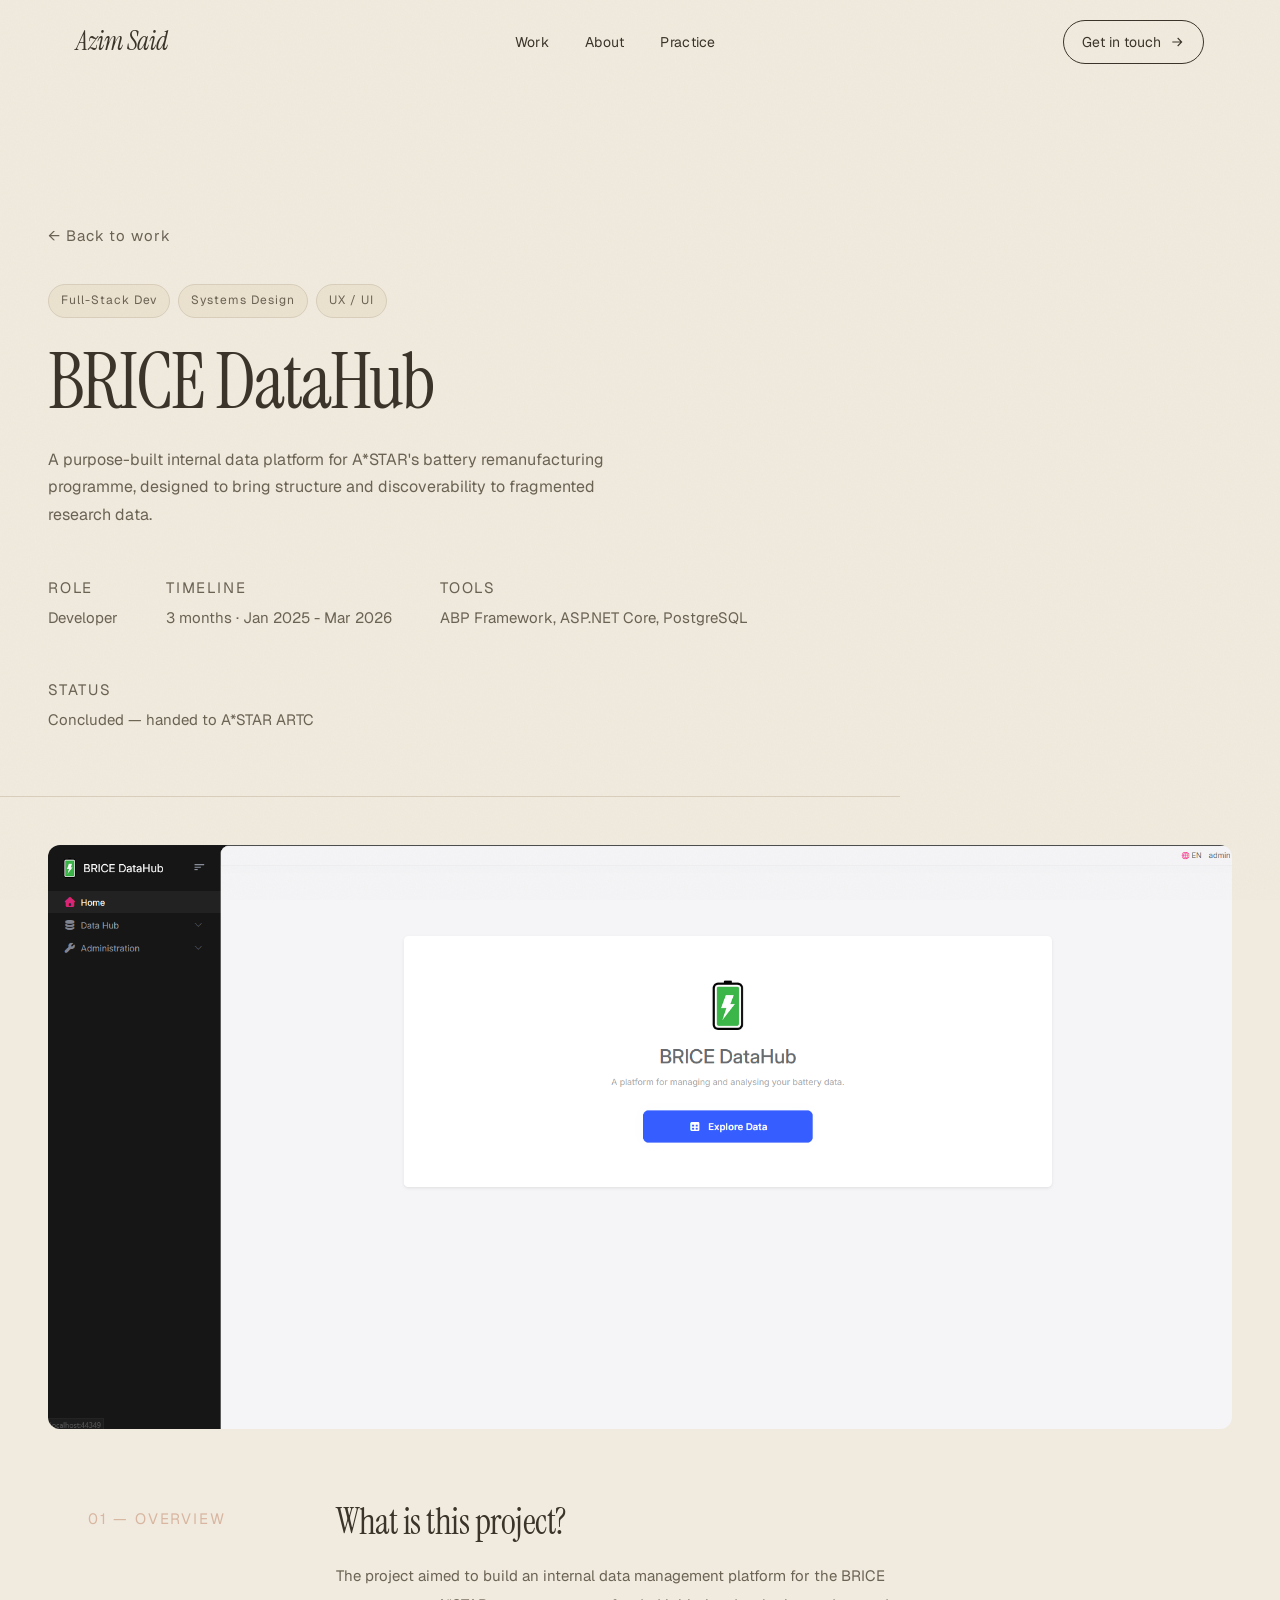
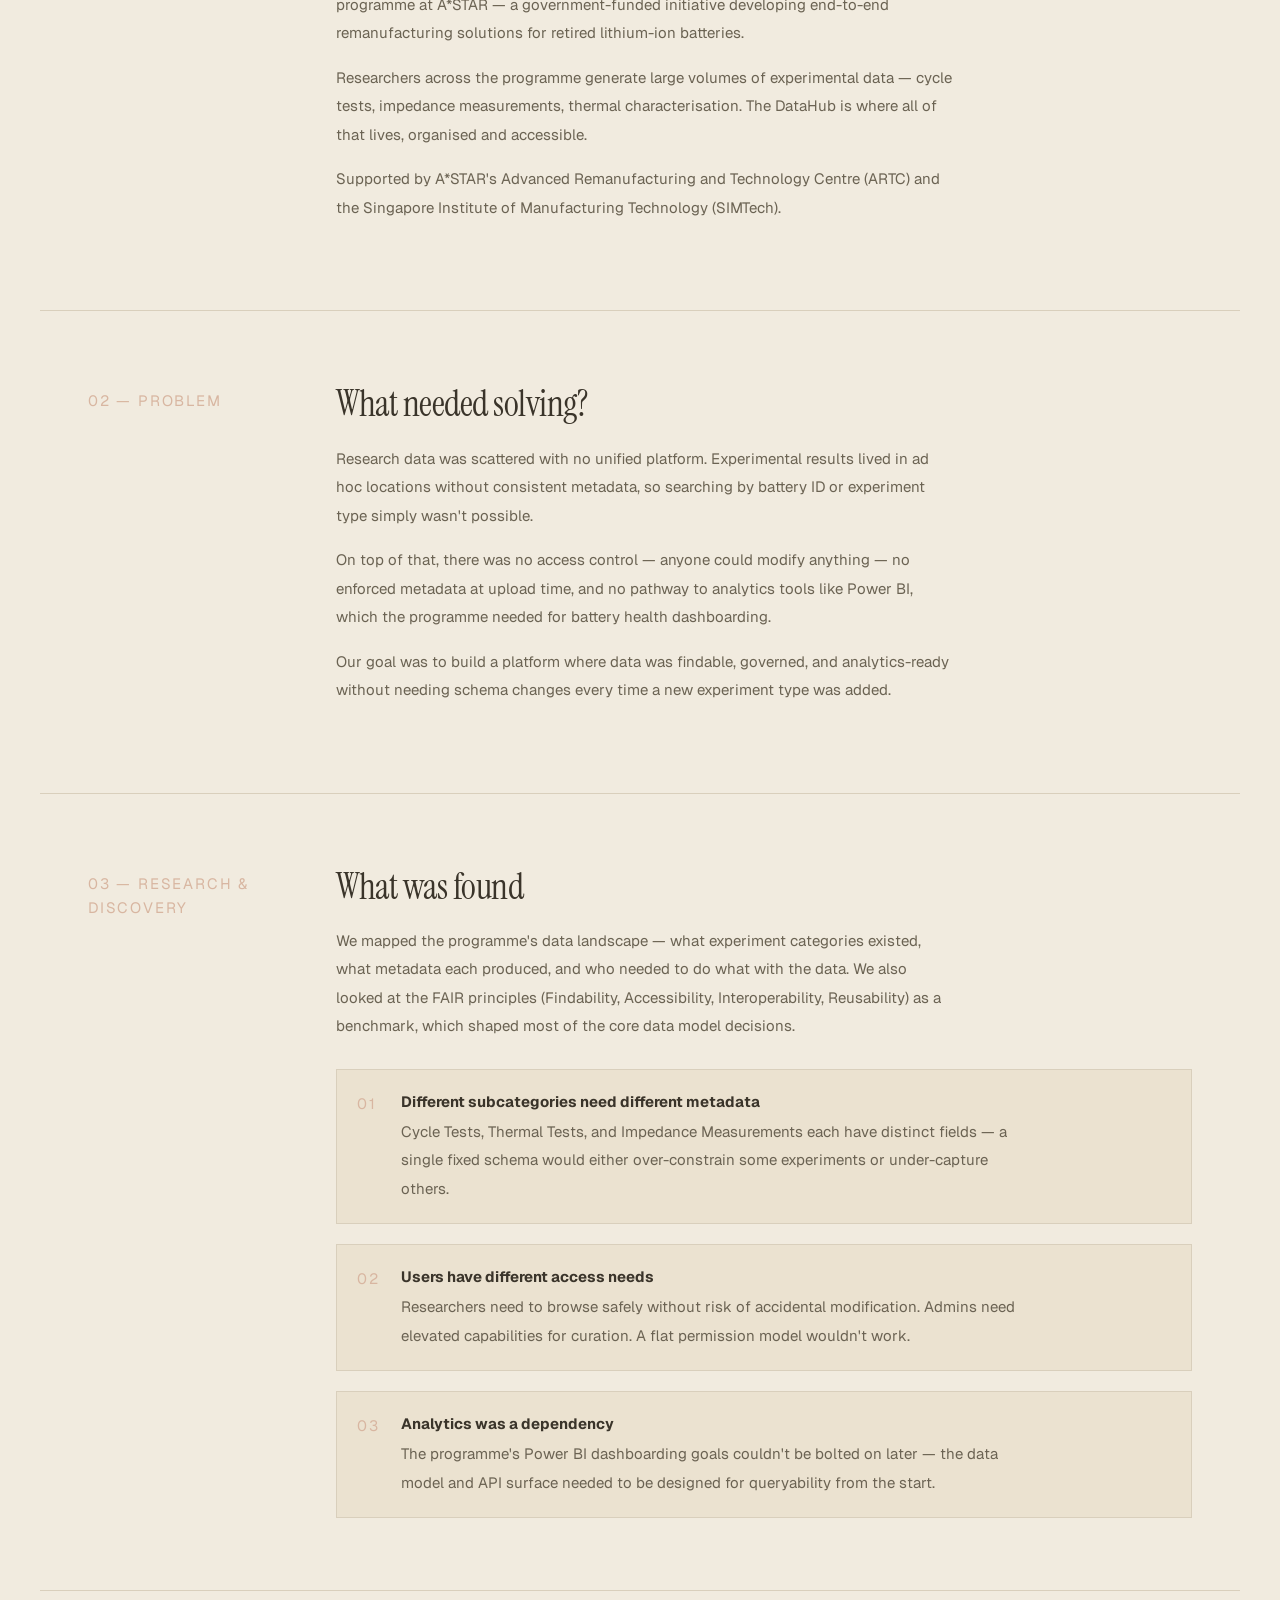
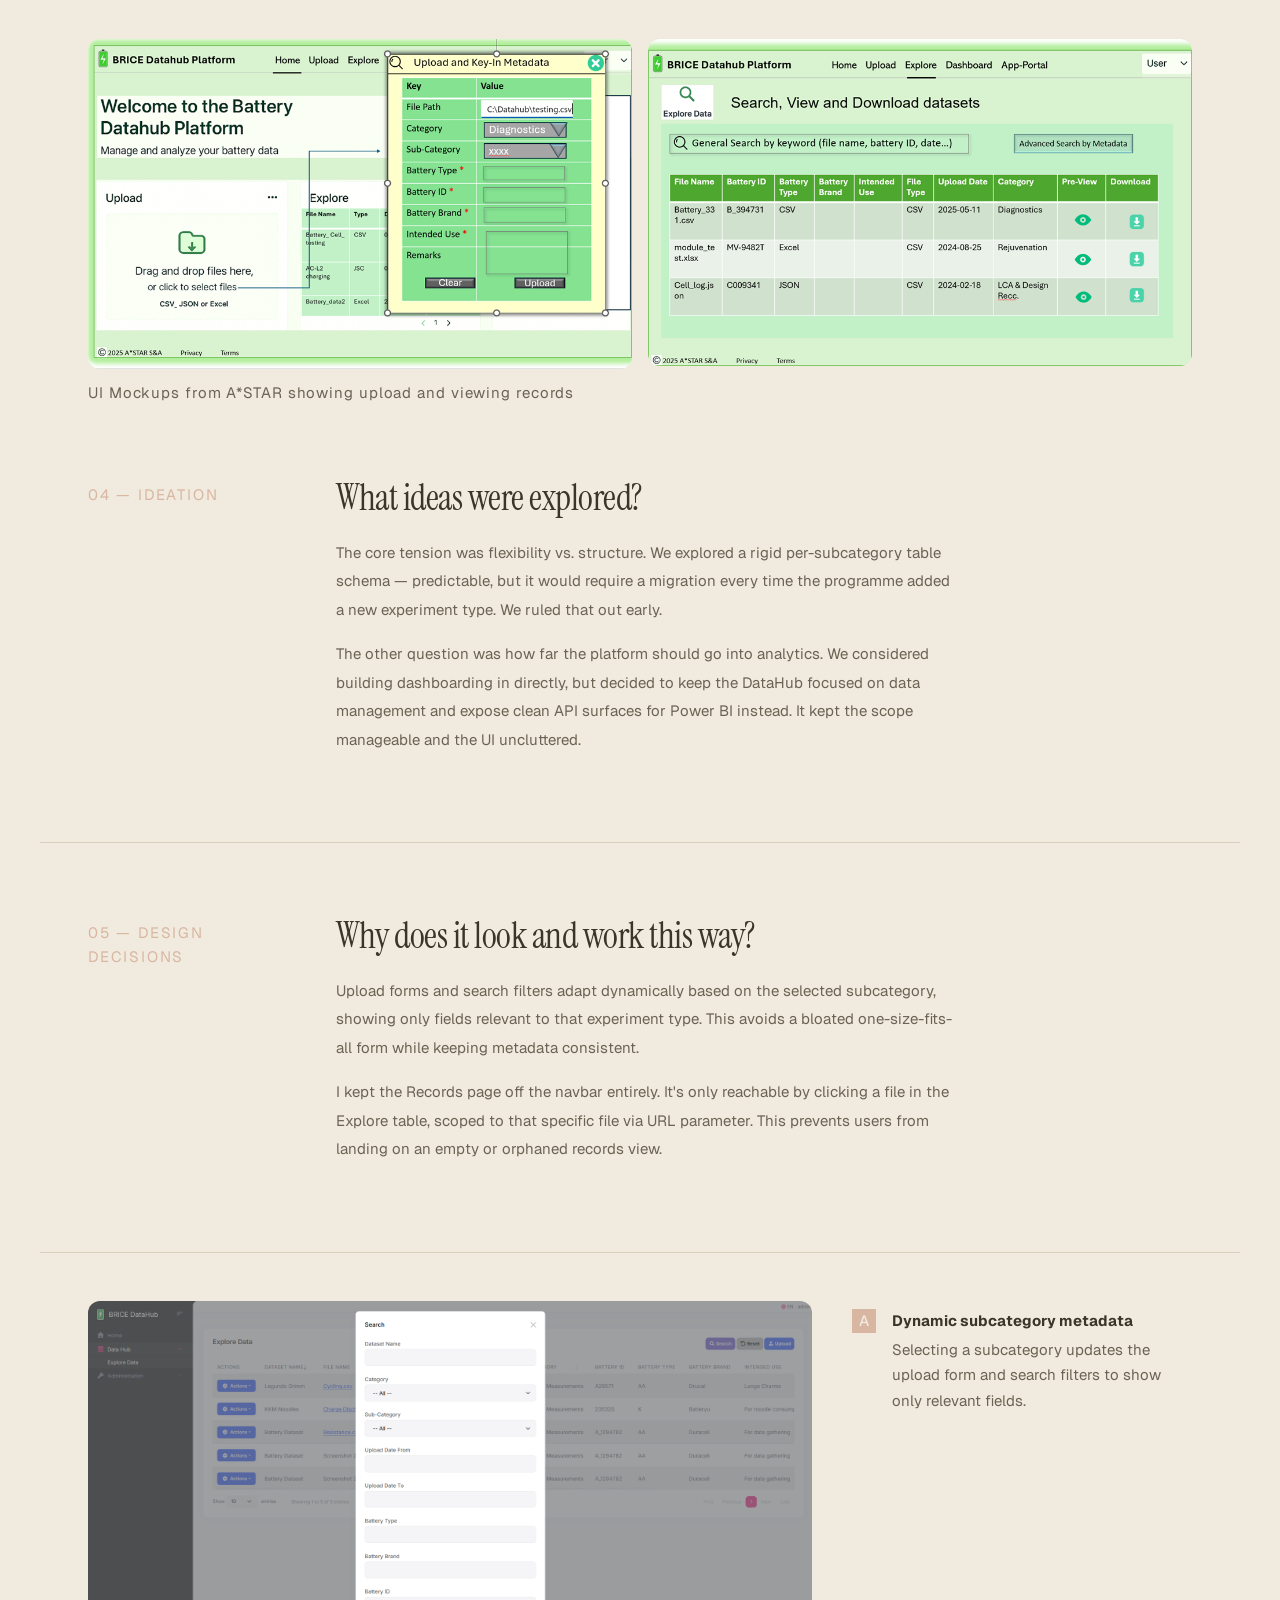
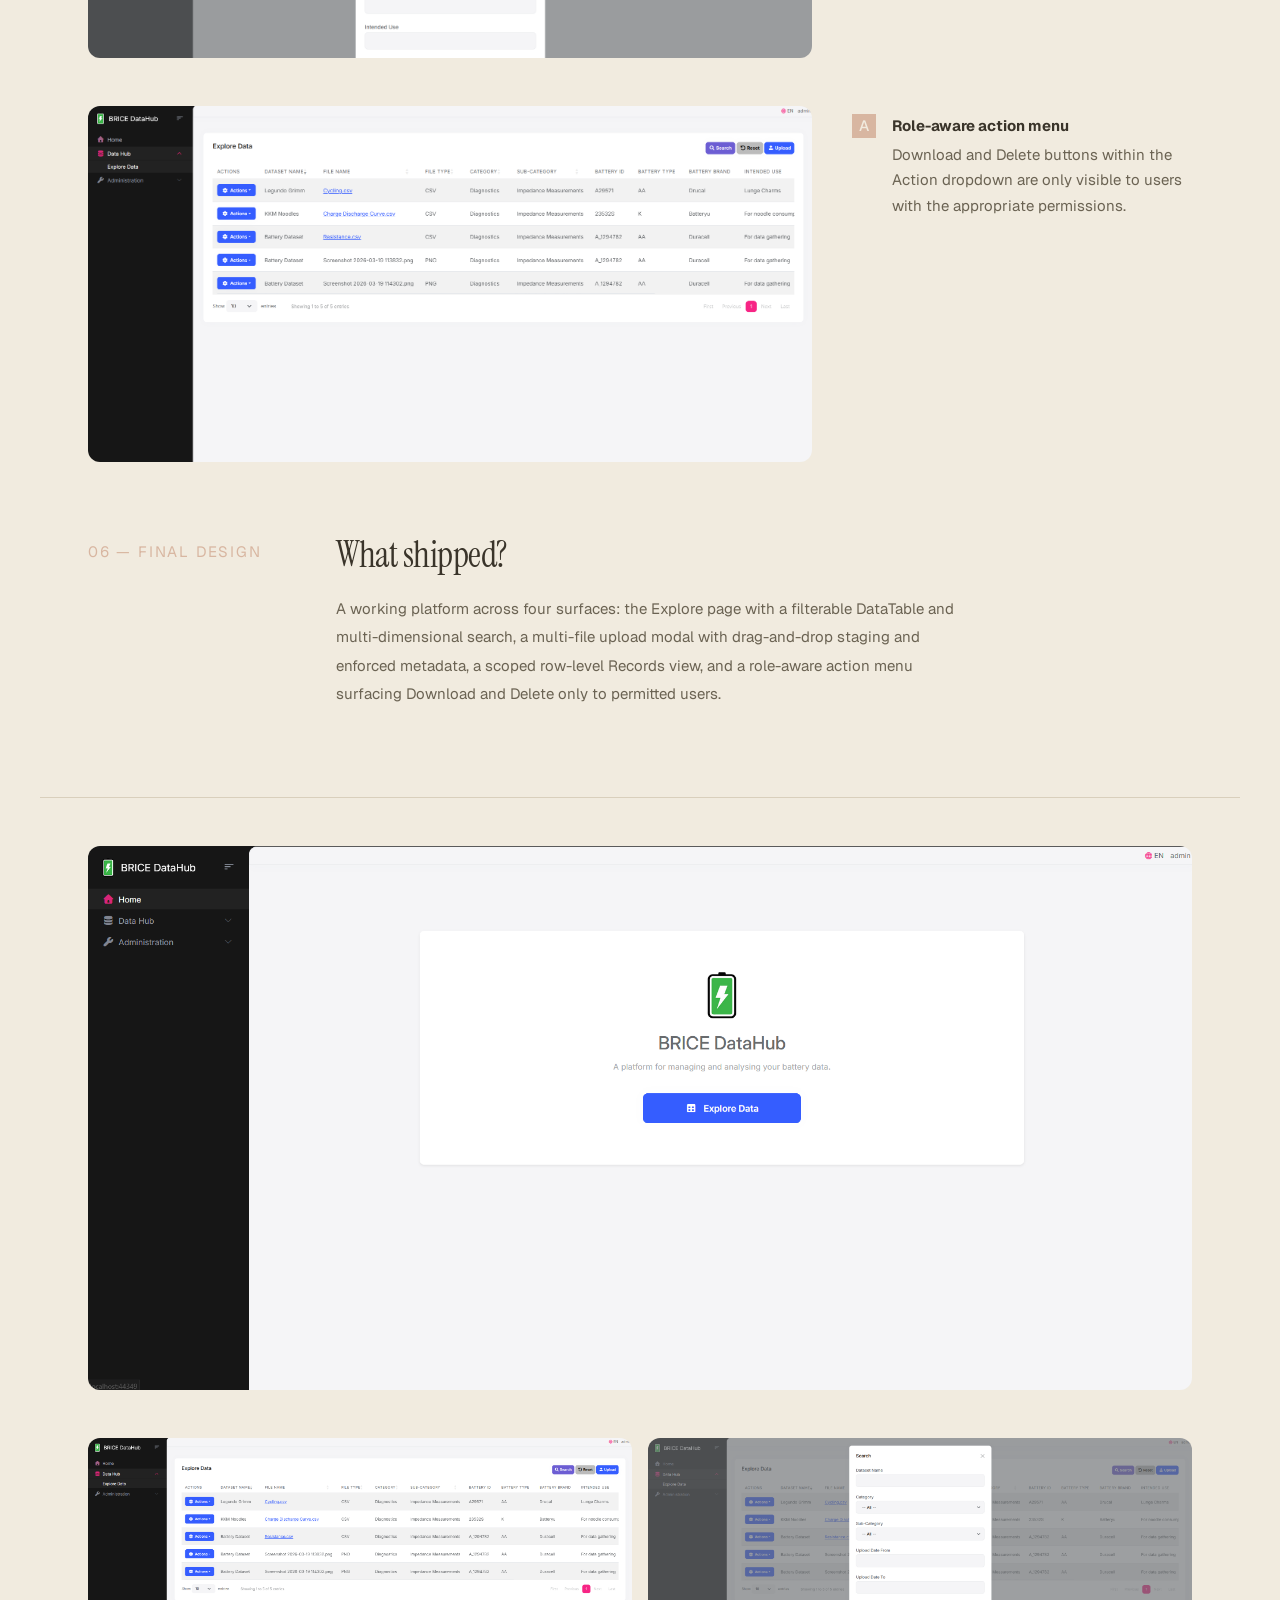
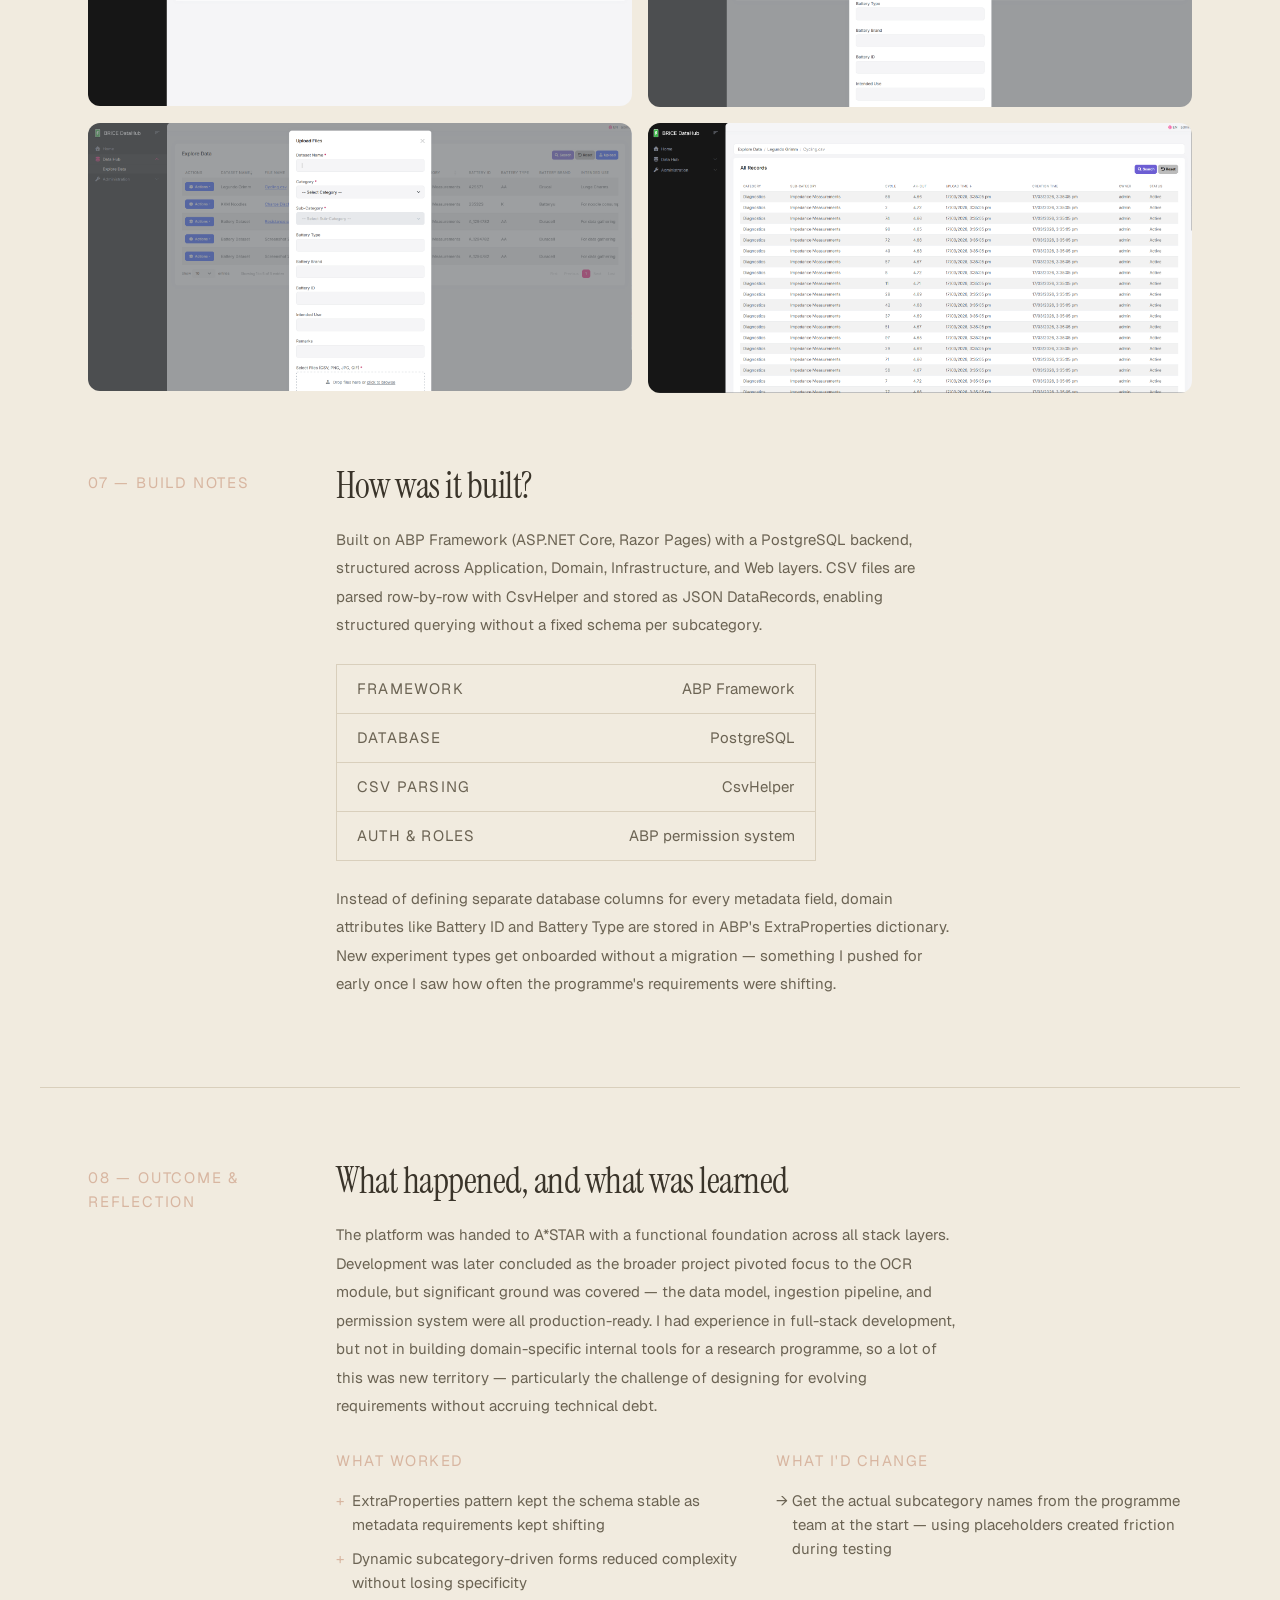
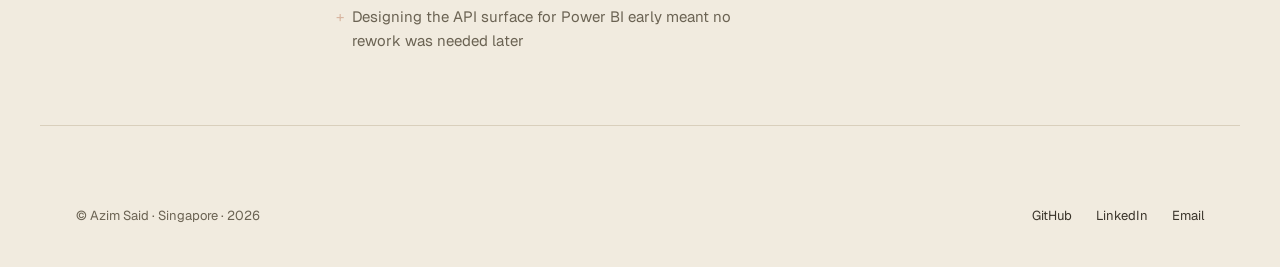
==== commit 131d4a66: "Frontend Redesign lightbox" ====
--- a/work/project_brice.html
+++ b/work/project_brice.html
@@ -10,7 +10,7 @@
   <link rel="preconnect" href="https://fonts.googleapis.com" />
   <link rel="preconnect" href="https://fonts.gstatic.com" crossorigin />
   <link
-    href="https://fonts.googleapis.com/css2?family=Instrument+Serif:ital@0;1&family=DM+Mono:wght@300;400;500&display=swap"
+    href="https://fonts.googleapis.com/css2?family=Instrument+Serif:ital@0;1&family=Geist:wght@300;400;500;600&display=swap"
     rel="stylesheet" />
 </head>
 
@@ -18,12 +18,17 @@
 
   <!-- NAV -->
   <nav class="nav">
-    <a href="../index.html" class="nav-logo">AZIM SAID<span class="dot">.</span></a>
-    <div class="nav-links">
-      <a href="../index.html#work">Work</a>
-      <a href="../index.html#about">About</a>
-      <a href="mailto:azimsaid212@gmail.com">Contact</a>
-    </div>
+    <a href="../index.html" class="nav-brand">Azim Said</a>
+    <ul class="nav-links">
+      <li><a href="../index.html#work">Work</a></li>
+      <li><a href="../index.html#about">About</a></li>
+      <li><a href="../index.html#practice">Practice</a></li>
+    </ul>
+    <a href="mailto:azimsaid212@gmail.com" class="nav-contact">Get in touch
+      <svg viewBox="0 0 24 24" width="16" height="16" fill="none" stroke="currentColor" stroke-width="1.6">
+        <path d="M5 12h14M13 6l6 6-6 6"/>
+      </svg>
+    </a>
   </nav>
 
   <!-- CASE STUDY HERO -->
@@ -344,17 +349,17 @@
   </div> -->
 
   <!-- FOOTER -->
-  <footer class="footer">
-    <div class="footer-left">
-      <span>Azim Said</span>
-      <span class="footer-dim">· Singapore</span>
-    </div>
-    <div class="footer-links">
-      <a href="mailto:azimsaid212@gmail.com">Email</a>
-      <a href="https://github.com/azim-git" target="_blank">GitHub</a>
-      <a href="https://www.linkedin.com/in/azimsaid-/" target="_blank">LinkedIn</a>
-    </div>
-    <div class="footer-dim footer-year">© 2026</div>
+  <footer class="footer cs-footer">
+    <div class="footer-inner">
+      <div class="footer-bottom">
+        <div>&copy; Azim Said · Singapore · 2026</div>
+        <div class="footer-socials">
+          <a href="https://github.com/azim-git" target="_blank">GitHub</a>
+          <a href="https://www.linkedin.com/in/azimsaid-/" target="_blank">LinkedIn</a>
+          <a href="mailto:azimsaid212@gmail.com">Email</a>
+        </div>
+      </div>
+    </div>
   </footer>
 
   <script src="../js/main.js"></script>
--- a/css/style.css
+++ b/css/style.css
@@ -1,17 +1,28 @@
 /* ============================================
-   PORTFOLIO — Dark Editorial
+   PORTFOLIO — Warm Atelier
    ============================================ */
 
 :root {
-  --bg:        #0d0d0d;
-  --surface:   #151515;
-  --border:    #242424;
-  --text:      #e8e4dc;
-  --text-dim:  #5a5650;
-  --text-mid:  #8a857d;
-  --accent:    #ff95f1;
-  --serif:     'Instrument Serif', Georgia, serif;
-  --mono:      'DM Mono', monospace;
+  /* Atelier palette */
+  --bg:       #f1ebdf;
+  --bg-2:     #ebe2d0;
+  --ink:      #3a342a;
+  --ink-soft: #6b6353;
+  --rule:     #d9cfbc;
+
+  /* Ribbon colors */
+  --r1: #d8b6a1; /* clay */
+  --r2: #c4cdb1; /* sage */
+  --r3: #e9cfb9; /* butter */
+  --r4: #b9a89a; /* taupe */
+  --r5: #ead2cf; /* dusty rose */
+
+  /* Typography */
+  --display: 'Instrument Serif', Georgia, serif;
+  --sans:    'Geist', -apple-system, BlinkMacSystemFont, 'Segoe UI', sans-serif;
+
+  /* Layout */
+  --maxw: 1240px;
 }
 
 *, *::before, *::after { box-sizing: border-box; margin: 0; padding: 0; }
@@ -20,410 +31,686 @@
 
 body {
   background: var(--bg);
-  color: var(--text);
-  font-family: var(--mono);
-  font-size: 15px;
-  line-height: 1.7;
-  font-weight: 300;
+  color: var(--ink);
+  font-family: var(--sans);
+  font-size: 16px;
+  line-height: 1.6;
+  font-weight: 400;
   overflow-x: hidden;
+  -webkit-font-smoothing: antialiased;
+  position: relative;
+}
+
+/* Paper grain overlay */
+body::before {
+  content: "";
+  position: fixed;
+  inset: 0;
+  pointer-events: none;
+  z-index: 200;
+  opacity: 0.35;
+  mix-blend-mode: multiply;
+  background-image: url("data:image/svg+xml;utf8,<svg xmlns='http://www.w3.org/2000/svg' width='160' height='160'><filter id='n'><feTurbulence type='fractalNoise' baseFrequency='0.85' numOctaves='2' stitchTiles='stitch'/><feColorMatrix values='0 0 0 0 0.22 0 0 0 0 0.20 0 0 0 0 0.16 0 0 0 0.08 0'/></filter><rect width='100%25' height='100%25' filter='url(%23n)'/></svg>");
 }
 
 a { color: inherit; text-decoration: none; }
 
 /* ---- NAV ---- */
 .nav {
-  position: fixed;
-  top: 0; left: 0; right: 0;
-  z-index: 100;
+  position: relative;
+  z-index: 10;
   display: flex;
   justify-content: space-between;
   align-items: center;
-  padding: 20px 48px;
-  background: rgba(13,13,13,0.85);
-  backdrop-filter: blur(12px);
-  border-bottom: 1px solid var(--border);
-}
-
-.nav-logo {
-  font-family: var(--serif);
-  font-size: 22px;
-  letter-spacing: -0.5px;
-}
-
-.dot { color: var(--accent); }
+  padding: 20px 56px;
+  max-width: var(--maxw);
+  margin: 0 auto;
+}
+
+.nav-brand {
+  font-family: var(--display);
+  font-style: italic;
+  font-size: 26px;
+  letter-spacing: -0.01em;
+  color: var(--ink);
+}
 
 .nav-links {
   display: flex;
+  align-items: center;
   gap: 36px;
-  font-size: 15px;
-  letter-spacing: 0.08em;
-  text-transform: uppercase;
-  color: var(--text-mid);
+  list-style: none;
+  font-size: 14px;
+  letter-spacing: 0.02em;
 }
 
 .nav-links a {
-  transition: color 0.2s;
-}
-.nav-links a:hover { color: var(--text); }
+  color: var(--ink);
+  text-decoration: none;
+  position: relative;
+  padding-bottom: 2px;
+  transition: opacity 0.2s;
+}
+.nav-links a:hover { opacity: 0.55; }
+.nav-links a::after {
+  content: "";
+  position: absolute;
+  left: 0; right: 0; bottom: -2px;
+  height: 1px;
+  background: currentColor;
+  transform: scaleX(0);
+  transform-origin: left;
+  transition: transform 0.35s ease;
+}
+.nav-links a:hover::after { transform: scaleX(1); }
+
+.nav-contact {
+  display: inline-flex;
+  align-items: center;
+  gap: 8px;
+  font-size: 14px;
+  padding: 10px 18px;
+  border: 1px solid var(--ink);
+  border-radius: 999px;
+  background: transparent;
+  color: var(--ink);
+  text-decoration: none;
+  transition: background 0.25s, color 0.25s;
+}
+.nav-contact:hover {
+  background: var(--ink);
+  color: var(--bg);
+}
 
 /* ---- HERO ---- */
 .hero {
-  min-height: 100vh;
-  display: flex;
-  flex-direction: column;
-  justify-content: flex-end;
-  padding: 120px 48px 80px;
-  position: relative;
-  border-bottom: 1px solid var(--border);
-}
-
-/* subtle grid background */
-.hero::before {
-  content: '';
-  position: absolute;
-  inset: 0;
-  background-image:
-    linear-gradient(var(--border) 1px, transparent 1px),
-    linear-gradient(90deg, var(--border) 1px, transparent 1px);
-  background-size: 60px 60px;
-  opacity: 0.4;
+  position: relative;
+  padding: 40px 0 120px;
+  min-height: 720px;
+  overflow: hidden;
+}
+
+.hero-ribbons {
+  position: absolute;
+  inset: 0;
+  width: 100%;
+  height: 100%;
   pointer-events: none;
-}
-
-.hero-eyebrow {
-  font-size: 15px;
-  letter-spacing: 0.14em;
+  z-index: 0;
+}
+.hero-ribbons svg {
+  width: 100%;
+  height: 100%;
+  display: block;
+}
+
+.hero-grid {
+  position: relative;
+  z-index: 2;
+  display: grid;
+  grid-template-columns: 1fr 1fr;
+  gap: 80px;
+  align-items: center;
+  padding-top: 120px;
+  max-width: var(--maxw);
+  margin: 0 auto;
+  padding-left: 56px;
+  padding-right: 56px;
+}
+
+.hero-text .eyebrow {
+  display: inline-flex;
+  align-items: center;
+  gap: 10px;
+  font-size: 13px;
+  letter-spacing: 0.18em;
   text-transform: uppercase;
-  color: var(--accent);
+  color: var(--ink-soft);
+  margin-bottom: 32px;
+}
+.hero-text .eyebrow .dot {
+  width: 7px; height: 7px;
+  background: var(--r1);
+  border-radius: 50%;
+}
+.hero-text h1 {
+  font-family: var(--display);
+  font-weight: 400;
+  font-size: clamp(54px, 6.6vw, 96px);
+  line-height: 0.98;
+  letter-spacing: -0.02em;
   margin-bottom: 28px;
-  animation: fadeUp 0.6s ease both;
-}
-
-.hero-title {
-  font-family: var(--serif);
-  font-size: clamp(52px, 8vw, 112px);
-  line-height: 1.0;
+}
+.hero-text h1 .accent {
+  font-style: italic;
+  color: var(--ink-soft);
+}
+.hero-text .lede {
+  font-size: 18px;
+  line-height: 1.55;
+  color: var(--ink-soft);
+  max-width: 440px;
+  margin-bottom: 36px;
+}
+.hero-text .meta {
+  display: flex;
+  gap: 28px;
+  font-size: 13px;
+  color: var(--ink-soft);
+}
+.hero-text .meta div span {
+  display: block;
+  color: var(--ink);
+  margin-top: 4px;
+  font-size: 14px;
+}
+
+.hero-portrait {
+  position: relative;
+  aspect-ratio: 1 / 1;
+  max-width: 460px;
+  justify-self: end;
+  width: 100%;
+}
+.hero-portrait .photo {
+  position: absolute;
+  inset: 8%;
+  border-radius: 50%;
+  overflow: hidden;
+  background: var(--bg-2);
+  box-shadow: 0 30px 80px -30px rgba(58, 52, 42, 0.35);
+}
+.hero-portrait .photo img {
+  width: 100%;
+  height: 100%;
+  object-fit: cover;
+  display: block;
+}
+.hero-portrait .ring {
+  position: absolute;
+  inset: 0;
+  border-radius: 50%;
+  border: 1px dashed var(--rule);
+  animation: spin 60s linear infinite;
+}
+.hero-portrait .ring-label {
+  position: absolute;
+  inset: 0;
+  width: 100%;
+  height: 100%;
+  animation: spin 60s linear infinite;
+}
+
+@keyframes spin {
+  to { transform: rotate(360deg); }
+}
+
+@keyframes fadeUp {
+  from { opacity: 0; transform: translateY(16px); }
+  to   { opacity: 1; transform: none; }
+}
+
+/* ---- ABOUT STRIP ---- */
+.about {
+  position: relative;
+  padding: 60px 0 80px;
+}
+
+.about-inner {
+  max-width: var(--maxw);
+  margin: 0 auto;
+  padding: 0 56px;
+  display: grid;
+  grid-template-columns: 200px 1fr 1fr;
+  gap: 60px;
+  align-items: start;
+}
+
+.about-label {
+  font-size: 12px;
+  letter-spacing: 0.22em;
+  text-transform: uppercase;
+  color: var(--ink-soft);
+  padding-top: 8px;
+}
+.about-label::before {
+  content: "";
+  display: block;
+  width: 28px;
+  height: 1px;
+  background: var(--ink);
+  margin-bottom: 14px;
+}
+
+.about-quote {
+  font-family: var(--display);
+  font-style: italic;
+  font-size: 26px;
+  line-height: 1.25;
+  color: var(--ink);
+}
+
+.about-body p {
+  font-size: 19px;
+  line-height: 1.5;
+}
+.about-body p + p {
+  margin-top: 16px;
+  color: var(--ink-soft);
+  font-size: 17px;
+}
+
+/* ---- DIVIDER RIBBON ---- */
+.divider-ribbon {
+  position: relative;
+  height: 220px;
+  overflow: hidden;
+}
+.divider-ribbon svg {
+  position: absolute;
+  inset: 0;
+  width: 100%;
+  height: 100%;
+}
+
+/* ---- PROJECTS HEADER ---- */
+.projects-header {
+  max-width: var(--maxw);
+  margin: 0 auto;
+  padding: 60px 56px 40px;
+  display: flex;
+  justify-content: space-between;
+  align-items: end;
+}
+.projects-header h2 {
+  font-family: var(--display);
   font-weight: 400;
-  letter-spacing: -2px;
-  margin-bottom: 32px;
-  animation: fadeUp 0.6s 0.1s ease both;
-}
-
-.hero-title em {
-  font-style: italic;
-  color: var(--text-mid);
-}
-
-.hero-sub {
-  max-width: 520px;
-  color: var(--text-mid);
-  font-size: 15px;
-  line-height: 1.8;
-  margin-bottom: 40px;
-  animation: fadeUp 0.6s 0.2s ease both;
-}
-
-.hero-cta {
-  display: inline-block;
-  font-size: 15px;
-  letter-spacing: 0.06em;
-  border-bottom: 1px solid var(--accent);
-  color: var(--accent);
-  padding-bottom: 2px;
-  margin-bottom: 64px;
-  transition: opacity 0.2s;
-  animation: fadeUp 0.6s 0.3s ease both;
-}
-.hero-cta:hover { opacity: 0.7; }
-
-.hero-tag {
-  font-size: 15px;
-  letter-spacing: 0.1em;
+  font-size: clamp(40px, 5vw, 64px);
+  letter-spacing: -0.02em;
+  line-height: 1;
+}
+.projects-header h2 em { font-style: italic; color: var(--ink-soft); }
+.projects-count {
+  font-size: 13px;
+  letter-spacing: 0.15em;
   text-transform: uppercase;
-  color: var(--text-dim);
-  animation: fadeUp 0.6s 0.4s ease both;
-}
-
-/* ---- SECTION LABEL ---- */
-.section-label {
-  font-size: 15px;
-  letter-spacing: 0.14em;
-  text-transform: uppercase;
-  color: var(--text-dim);
-  margin-bottom: 64px;
-  padding-top: 80px;
-}
-
-/* ---- WORK ---- */
-.work {
-  padding: 0 48px 80px;
-}
-
+  color: var(--ink-soft);
+}
+
+/* ---- PROJECT CARDS ---- */
 .project {
-  border-top: 1px solid var(--border);
-  padding: 64px 0;
+  position: relative;
+  padding: 80px 0;
   opacity: 0;
   transform: translateY(24px);
   transition: opacity 0.7s ease, transform 0.7s ease;
 }
-
 .project.visible {
   opacity: 1;
   transform: none;
 }
 
-.project-meta {
-  display: flex;
-  align-items: center;
-  gap: 20px;
-  margin-bottom: 32px;
-}
-
-.project-number {
-  font-size: 15px;
-  color: var(--text-dim);
-  letter-spacing: 0.1em;
-}
+.project-inner {
+  max-width: var(--maxw);
+  margin: 0 auto;
+  padding: 0 56px;
+  display: grid;
+  grid-template-columns: 5fr 7fr;
+  gap: 60px;
+  align-items: center;
+}
+.project.reverse .project-inner {
+  grid-template-columns: 7fr 5fr;
+}
+.project.reverse .project-info { order: 2; }
+
+.project-index {
+  font-family: var(--display);
+  font-style: italic;
+  font-size: 18px;
+  color: var(--ink-soft);
+  margin-bottom: 24px;
+}
+
+.project-info h3 {
+  font-family: var(--display);
+  font-weight: 400;
+  font-size: clamp(36px, 4vw, 52px);
+  letter-spacing: -0.015em;
+  line-height: 1.02;
+  margin-bottom: 20px;
+}
+.project-info h3 em { font-style: italic; color: var(--ink-soft); }
 
 .project-tags {
   display: flex;
+  flex-wrap: wrap;
   gap: 8px;
-}
-
+  margin-bottom: 24px;
+}
 .tag {
-  font-size: 15px;
+  font-size: 12px;
   letter-spacing: 0.08em;
+  padding: 6px 12px;
+  border: 1px solid var(--rule);
+  border-radius: 999px;
+  background: var(--bg-2);
+  color: var(--ink-soft);
+}
+
+.project-info p {
+  font-size: 16px;
+  line-height: 1.6;
+  color: var(--ink-soft);
+  margin-bottom: 28px;
+  max-width: 460px;
+}
+
+.project-meta-row {
+  display: flex;
+  gap: 36px;
+  font-size: 12px;
+  letter-spacing: 0.14em;
   text-transform: uppercase;
-  border: 1px solid var(--border);
-  padding: 3px 10px;
-  color: var(--text-mid);
-}
-
-.project-content {
+  color: var(--ink-soft);
+  margin-bottom: 28px;
+}
+.project-meta-row div span {
+  display: block;
+  color: var(--ink);
+  text-transform: none;
+  letter-spacing: 0;
+  font-size: 14px;
+  margin-top: 4px;
+}
+
+.project-links {
+  display: flex;
+  flex-wrap: wrap;
+  gap: 16px;
+  align-items: center;
+}
+
+.project-cta {
+  display: inline-flex;
+  align-items: center;
+  gap: 12px;
+  font-size: 14px;
+  color: var(--ink);
+  text-decoration: none;
+  border-bottom: 1px solid var(--ink);
+  padding-bottom: 6px;
+  transition: gap 0.25s ease;
+}
+.project-cta:hover { gap: 18px; }
+.project-cta svg { width: 16px; height: 16px; }
+
+.project-link-ghost {
+  display: inline-flex;
+  align-items: center;
+  gap: 6px;
+  font-size: 14px;
+  color: var(--ink-soft);
+  text-decoration: none;
+  padding: 6px 14px;
+  border: 1px solid var(--rule);
+  border-radius: 999px;
+  transition: border-color 0.2s, color 0.2s;
+}
+.project-link-ghost:hover {
+  border-color: var(--ink);
+  color: var(--ink);
+}
+
+.project-visual {
+  position: relative;
+  border-radius: 12px;
+  overflow: hidden;
+  background: var(--bg-2);
+  box-shadow: 0 30px 60px -28px rgba(58, 52, 42, 0.25);
+}
+.project-visual img {
+  width: 100%;
+  height: auto;
+  display: block;
+}
+.vribbon {
+  position: absolute;
+  inset: 0;
+  pointer-events: none;
+  opacity: 0.55;
+  mix-blend-mode: multiply;
+}
+
+/* Between-project ribbons */
+.between {
+  position: relative;
+  height: 160px;
+  overflow: hidden;
+}
+.between svg {
+  position: absolute;
+  inset: 0;
+  width: 100%;
+  height: 100%;
+}
+
+/* ---- PRACTICE / SKILLS ---- */
+.practice {
+  position: relative;
+  padding: 120px 0 80px;
+}
+
+.practice-inner {
+  max-width: var(--maxw);
+  margin: 0 auto;
+  padding: 0 56px;
+}
+
+.practice h2 {
+  font-family: var(--display);
+  font-weight: 400;
+  font-size: clamp(36px, 4.5vw, 56px);
+  letter-spacing: -0.015em;
+  margin-bottom: 60px;
+  max-width: 800px;
+  line-height: 1.05;
+}
+.practice h2 em { font-style: italic; color: var(--ink-soft); }
+
+.practice-grid {
   display: grid;
-  grid-template-columns: 1fr 1fr;
-  gap: 48px;
-  align-items: start;
-}
-
-.project-content--reverse {
-  direction: rtl;
-}
-.project-content--reverse > * {
-  direction: ltr;
-}
-
-.placeholder-img {
-  background: var(--surface);
-  border: 1px solid var(--border);
-  aspect-ratio: 16/10;
-  display: flex;
-  align-items: center;
-  justify-content: center;
-  position: relative;
-  overflow: hidden;
-}
-
-.project-image img {
-  width: 100%;
-  height: 100%;
-  object-fit: cover;
-  display: block;
-}
-
-/* corner marks */
-.placeholder-img::before,
-.placeholder-img::after {
-  content: '';
-  position: absolute;
-  width: 16px; height: 16px;
-}
-.placeholder-img::before {
-  top: 12px; left: 12px;
-  border-top: 1px solid var(--text-dim);
-  border-left: 1px solid var(--text-dim);
-}
-.placeholder-img::after {
-  bottom: 12px; right: 12px;
-  border-bottom: 1px solid var(--text-dim);
-  border-right: 1px solid var(--text-dim);
-}
-
-.placeholder-text {
-  font-size: 15px;
-  color: var(--text-dim);
-  letter-spacing: 0.08em;
-  text-transform: uppercase;
-}
-
-.project-title {
-  font-family: var(--serif);
-  font-size: clamp(28px, 3vw, 42px);
+  grid-template-columns: repeat(4, 1fr);
+  gap: 40px;
+  border-top: 1px solid var(--rule);
+  padding-top: 40px;
+}
+
+.practice-col h4 {
+  font-family: var(--display);
+  font-style: italic;
   font-weight: 400;
-  letter-spacing: -0.5px;
-  line-height: 1.1;
-  margin-bottom: 24px;
-}
-
-.project-info p {
-  color: var(--text-mid);
-  margin-bottom: 14px;
-  font-size: 15px;
-  line-height: 1.8;
-}
-
-.project-info strong {
-  color: var(--text);
-  font-weight: 500;
-}
-
-.project-links {
-  display: flex;
-  gap: 16px;
-  margin-top: 28px;
-  flex-wrap: wrap;
-}
-
-.link-btn {
-  font-size: 15px;
-  letter-spacing: 0.06em;
-  padding: 10px 20px;
-  background: var(--accent);
-  color: #0d0d0d;
-  font-weight: 500;
-  transition: opacity 0.2s;
-}
-.link-btn:hover { opacity: 0.8; }
-
-.link-ghost {
-  background: transparent;
-  color: var(--text-mid);
-  border: 1px solid var(--border);
-}
-.link-ghost:hover { color: var(--text); border-color: var(--text-mid); }
-
-/* ---- ABOUT ---- */
-.about {
-  padding: 0 48px 80px;
-  border-top: 1px solid var(--border);
-}
-
-.about-grid {
-  display: grid;
-  grid-template-columns: 1fr 1fr;
-  gap: 80px;
-  align-items: start;
-}
-
-.about-text h2 {
-  font-family: var(--serif);
-  font-size: clamp(32px, 4vw, 52px);
-  font-weight: 400;
-  letter-spacing: -1px;
-  line-height: 1.1;
-  margin-bottom: 28px;
-}
-
-.about-text h2 em {
-  font-style: italic;
-  color: var(--text-mid);
-}
-
-.about-text p {
-  color: var(--text-mid);
-  font-size: 15px;
-  line-height: 1.9;
-  margin-bottom: 16px;
-}
-
-.about-skills {
+  font-size: 22px;
+  margin-bottom: 18px;
+  color: var(--ink);
+}
+
+.practice-col ul {
+  list-style: none;
   display: flex;
   flex-direction: column;
-  gap: 36px;
-  padding-top: 8px;
-}
-
-.skills-label {
-  font-size: 15px;
-  letter-spacing: 0.12em;
-  text-transform: uppercase;
-  color: var(--accent);
-  margin-bottom: 12px;
-}
-
-.skills-group ul {
-  list-style: none;
-  display: flex;
-  flex-direction: column;
-  gap: 6px;
-}
-
-.skills-group li {
-  font-size: 15px;
-  color: var(--text-mid);
-  padding-left: 12px;
-  position: relative;
-}
-.skills-group li::before {
-  content: '—';
-  position: absolute;
-  left: -4px;
-  color: var(--border);
+  gap: 8px;
+}
+
+.practice-col li {
+  font-size: 14px;
+  color: var(--ink-soft);
+  line-height: 1.5;
 }
 
 /* ---- FOOTER ---- */
 .footer {
-  border-top: 1px solid var(--border);
-  padding: 28px 48px;
+  position: relative;
+  padding: 140px 0 60px;
+  margin-top: 60px;
+  overflow: hidden;
+}
+
+.footer-ribbons {
+  position: absolute;
+  inset: 0;
+  width: 100%;
+  height: 100%;
+  pointer-events: none;
+  z-index: 0;
+}
+.footer-ribbons svg {
+  width: 100%;
+  height: 100%;
+  display: block;
+}
+
+.footer-inner {
+  position: relative;
+  z-index: 2;
+  max-width: var(--maxw);
+  margin: 0 auto;
+  padding: 0 56px;
+}
+
+.footer h2 {
+  font-family: var(--display);
+  font-weight: 400;
+  font-size: clamp(64px, 8vw, 128px);
+  line-height: 0.95;
+  letter-spacing: -0.025em;
+  margin-bottom: 40px;
+}
+.footer h2 em { font-style: italic; color: var(--ink-soft); }
+
+.footer-email {
+  display: inline-block;
+  font-size: 22px;
+  color: var(--ink);
+  text-decoration: none;
+  border-bottom: 1px solid var(--ink);
+  padding-bottom: 6px;
+  margin-bottom: 80px;
+}
+
+.footer-bottom {
   display: flex;
   justify-content: space-between;
-  align-items: center;
+  align-items: end;
+  padding-top: 40px;
+  border-top: 1px solid var(--rule);
+  font-size: 13px;
+  color: var(--ink-soft);
+}
+
+.footer-socials {
+  display: flex;
   gap: 24px;
-  flex-wrap: wrap;
-}
-
-.footer-left {
-  font-size: 15px;
-}
-
-.footer-dim { color: var(--text-dim); }
-
-.footer-links {
-  display: flex;
-  gap: 28px;
-  font-size: 15px;
-  letter-spacing: 0.06em;
-  color: var(--text-mid);
-}
-
-.footer-links a:hover { color: var(--text); }
-
-.footer-year {
-  font-size: 15px;
-}
-
-/* ---- ANIMATIONS ---- */
-@keyframes fadeUp {
-  from { opacity: 0; transform: translateY(16px); }
-  to   { opacity: 1; transform: none; }
+}
+.footer-socials a {
+  color: var(--ink);
+  text-decoration: none;
+}
+.footer-socials a:hover { opacity: 0.6; }
+
+/* Case study footer — compact, no ribbons */
+.cs-footer {
+  padding: 40px 0;
+  margin-top: 0;
+}
+.cs-footer .footer-bottom {
+  border-top: none;
+}
+
+/* ---- SCROLL FADE (for projects) ---- */
+.cs-fade {
+  opacity: 0;
+  transform: translateY(20px);
+  transition: opacity 0.6s ease, transform 0.6s ease;
+}
+.cs-fade.visible {
+  opacity: 1;
+  transform: none;
 }
 
 /* ---- RESPONSIVE ---- */
-@media (max-width: 768px) {
-  .nav { padding: 16px 24px; }
-  .nav-links { gap: 20px; }
-
-  .hero { padding: 100px 24px 60px; }
-
-  .work, .about { padding-left: 24px; padding-right: 24px; }
-
-  .project-content,
-  .project-content--reverse,
-  .about-grid {
+@media (max-width: 920px) {
+  .hero-grid,
+  .about-inner,
+  .project-inner,
+  .project.reverse .project-inner,
+  .practice-grid {
     grid-template-columns: 1fr;
-    direction: ltr;
-    gap: 32px;
+    gap: 40px;
   }
 
-  .footer { padding: 24px; flex-direction: column; align-items: flex-start; gap: 16px; }
-}
+  .projects-header {
+    flex-direction: column;
+    align-items: flex-start;
+    gap: 16px;
+  }
+
+  .nav-links { display: none; }
+
+  .project.reverse .project-info { order: 0; }
+
+  .nav,
+  .hero-grid,
+  .about-inner,
+  .project-inner,
+  .project.reverse .project-inner,
+  .practice-inner,
+  .footer-inner,
+  .projects-header {
+    padding-left: 24px;
+    padding-right: 24px;
+  }
+
+  .footer { padding: 80px 0 40px; }
+  .footer-bottom { flex-direction: column; align-items: flex-start; gap: 16px; }
+}
+
+@media (prefers-reduced-motion: reduce) {
+  .hero-portrait .ring,
+  .hero-portrait .ring-label {
+    animation: none;
+  }
+}
+
+/* ---- LIGHTBOX ---- */
+.lightbox {
+  position: fixed;
+  inset: 0;
+  z-index: 300;
+  display: flex;
+  align-items: center;
+  justify-content: center;
+  background: rgba(0, 0, 0, 0.85);
+  opacity: 0;
+  visibility: hidden;
+  transition: opacity 0.25s ease;
+  cursor: zoom-out;
+}
+.lightbox.active {
+  opacity: 1;
+  visibility: visible;
+}
+.lightbox img {
+  max-width: 90vw;
+  max-height: 90vh;
+  object-fit: contain;
+  border-radius: 12px;
+}
+
+.project-visual img,
+.cs-cover-img,
+.cs-img-full img,
+.cs-img-grid img,
+.cs-annotated-img {
+  cursor: zoom-in;
+}
--- a/css/case-study.css
+++ b/css/case-study.css
@@ -5,18 +5,18 @@
 /* ---- HERO ---- */
 .cs-hero {
   padding: 140px 48px 64px;
-  border-bottom: 1px solid var(--border);
+  border-bottom: 1px solid var(--rule);
   max-width: 900px;
 }
 
 .cs-back {
   font-size: 15px;
   letter-spacing: 0.06em;
-  color: var(--text-dim);
+  color: var(--ink-soft);
   margin-bottom: 36px;
 }
 .cs-back a { transition: color 0.2s; }
-.cs-back a:hover { color: var(--accent); }
+.cs-back a:hover { color: var(--r1); }
 
 .cs-hero-meta {
   display: flex;
@@ -25,7 +25,7 @@
 }
 
 .cs-title {
-  font-family: var(--serif);
+  font-family: var(--display);
   font-size: clamp(40px, 6vw, 80px);
   font-weight: 400;
   letter-spacing: -2px;
@@ -35,7 +35,7 @@
 
 .cs-subtitle {
   font-size: 16px;
-  color: var(--text-mid);
+  color: var(--ink-soft);
   line-height: 1.7;
   max-width: 600px;
   margin-bottom: 48px;
@@ -51,13 +51,13 @@
   font-size: 15px;
   letter-spacing: 0.12em;
   text-transform: uppercase;
-  color: var(--text-dim);
+  color: var(--ink-soft);
   margin-bottom: 6px;
 }
 
 .cs-attr-value {
   font-size: 15px;
-  color: var(--text-mid);
+  color: var(--ink-soft);
 }
 
 /* ---- COVER IMAGE ---- */
@@ -69,6 +69,7 @@
   max-width: 100%;
   height: auto;
   display: block;
+  border-radius: 12px;
 }
 
 /* ---- BODY ---- */
@@ -83,7 +84,7 @@
   grid-template-columns: 200px 1fr;
   gap: 48px;
   padding: 72px 48px;
-  border-bottom: 1px solid var(--border);
+  border-bottom: 1px solid var(--rule);
   align-items: start;
 }
 
@@ -91,14 +92,14 @@
   font-size: 15px;
   letter-spacing: 0.12em;
   text-transform: uppercase;
-  color: var(--accent);
+  color: var(--r1);
   padding-top: 6px;
   position: sticky;
   top: 80px;
 }
 
 .cs-section-content h2 {
-  font-family: var(--serif);
+  font-family: var(--display);
   font-size: clamp(24px, 3vw, 36px);
   font-weight: 400;
   letter-spacing: -0.5px;
@@ -107,7 +108,7 @@
 }
 
 .cs-section-content p {
-  color: var(--text-mid);
+  color: var(--ink-soft);
   font-size: 15px;
   line-height: 1.9;
   margin-bottom: 16px;
@@ -116,26 +117,26 @@
 
 /* ---- QUOTE ---- */
 .cs-quote {
-  border-left: 2px solid var(--accent);
+  border-left: 2px solid var(--r1);
   padding: 16px 24px;
   margin: 28px 0;
-  background: var(--surface);
+  background: var(--bg-2);
 }
 
 .cs-quote p, .cs-quote {
-  font-family: var(--serif);
+  font-family: var(--display);
   font-size: 18px;
   font-style: italic;
-  color: var(--text);
+  color: var(--ink);
   line-height: 1.6;
   margin-bottom: 10px;
 }
 
 .cs-quote cite {
-  font-family: var(--mono);
+  font-family: var(--sans);
   font-style: normal;
   font-size: 15px;
-  color: var(--text-dim);
+  color: var(--ink-soft);
   letter-spacing: 0.08em;
 }
 
@@ -151,14 +152,14 @@
   display: flex;
   gap: 20px;
   padding: 20px;
-  background: var(--surface);
-  border: 1px solid var(--border);
+  background: var(--bg-2);
+  border: 1px solid var(--rule);
   align-items: flex-start;
 }
 
 .cs-finding-num {
   font-size: 15px;
-  color: var(--accent);
+  color: var(--r1);
   letter-spacing: 0.1em;
   min-width: 24px;
   padding-top: 2px;
@@ -168,12 +169,12 @@
   display: block;
   font-size: 15px;
   margin-bottom: 4px;
-  color: var(--text);
+  color: var(--ink);
 }
 
 .cs-finding p {
   font-size: 15px !important;
-  color: var(--text-mid);
+  color: var(--ink-soft);
   margin: 0 !important;
 }
 
@@ -191,6 +192,7 @@
   max-width: 100%;
   height: auto;
   display: block;
+  border-radius: 12px;
 }
 
 /* ---- IMAGE GRID ---- */
@@ -207,15 +209,15 @@
 
 .cs-img-grid img {
   width: 100%;
-  aspect-ratio: 4/3;
-  object-fit: contain;
-  display: block;
+  height: auto;
+  display: block;
+  border-radius: 12px;
 }
 
 .cs-img-caption {
   padding: 12px 48px 0;
   font-size: 15px;
-  color: var(--text-dim);
+  color: var(--ink-soft);
   letter-spacing: 0.06em;
 }
 
@@ -232,6 +234,7 @@
   max-width: 100%;
   height: auto;
   display: block;
+  border-radius: 12px;
 }
 
 .cs-annotations {
@@ -251,8 +254,8 @@
   width: 24px;
   height: 24px;
   min-width: 24px;
-  background: var(--accent);
-  color: #0d0d0d;
+  background: var(--r1);
+  color: var(--bg);
   display: flex;
   align-items: center;
   justify-content: center;
@@ -265,12 +268,12 @@
   display: block;
   font-size: 15px;
   margin-bottom: 4px;
-  color: var(--text);
+  color: var(--ink);
 }
 
 .cs-annotation p {
   font-size: 15px;
-  color: var(--text-mid);
+  color: var(--ink-soft);
   line-height: 1.7;
   margin: 0;
 }
@@ -281,7 +284,7 @@
   flex-direction: column;
   gap: 0;
   margin: 24px 0;
-  border: 1px solid var(--border);
+  border: 1px solid var(--rule);
   max-width: 480px;
 }
 
@@ -289,14 +292,14 @@
   display: flex;
   justify-content: space-between;
   padding: 12px 20px;
-  border-bottom: 1px solid var(--border);
-  font-size: 15px;
-  color: var(--text-mid);
+  border-bottom: 1px solid var(--rule);
+  font-size: 15px;
+  color: var(--ink-soft);
 }
 .cs-stack-item:last-child { border-bottom: none; }
 
 .cs-stack-label {
-  color: var(--text-dim);
+  color: var(--ink-soft);
   font-size: 15px;
   letter-spacing: 0.08em;
   text-transform: uppercase;
@@ -314,7 +317,7 @@
   font-size: 15px;
   letter-spacing: 0.1em;
   text-transform: uppercase;
-  color: var(--accent);
+  color: var(--r1);
   margin-bottom: 16px;
 }
 
@@ -327,7 +330,7 @@
 
 .cs-retro li {
   font-size: 15px;
-  color: var(--text-mid);
+  color: var(--ink-soft);
   padding-left: 16px;
   position: relative;
   line-height: 1.6;
@@ -337,19 +340,19 @@
   content: '+';
   position: absolute;
   left: 0;
-  color: var(--accent);
+  color: var(--r1);
 }
 
 .cs-retro-col:last-child li::before {
   content: '→';
   position: absolute;
   left: 0;
-  color: var(--text-dim);
+  color: var(--ink-soft);
 }
 
 /* ---- NEXT PROJECT ---- */
 .cs-next {
-  border-top: 1px solid var(--border);
+  border-top: 1px solid var(--rule);
   padding: 64px 48px;
 }
 
@@ -357,7 +360,7 @@
   font-size: 15px;
   letter-spacing: 0.12em;
   text-transform: uppercase;
-  color: var(--text-dim);
+  color: var(--ink-soft);
   margin-bottom: 16px;
 }
 
@@ -365,18 +368,18 @@
   display: flex;
   justify-content: space-between;
   align-items: center;
-  font-family: var(--serif);
+  font-family: var(--display);
   font-size: clamp(28px, 4vw, 52px);
   font-weight: 400;
   letter-spacing: -1px;
-  color: var(--text);
+  color: var(--ink);
   transition: color 0.2s;
 }
 
-.cs-next-link:hover { color: var(--accent); }
+.cs-next-link:hover { color: var(--r1); }
 
 .cs-next-arrow {
-  font-family: var(--mono);
+  font-family: var(--sans);
   font-size: 24px;
 }
 
@@ -393,7 +396,7 @@
 }
 
 /* ---- RESPONSIVE ---- */
-@media (max-width: 768px) {
+@media (max-width: 920px) {
   .cs-hero { padding: 120px 24px 48px; }
   .cs-attrs { gap: 24px; }
 
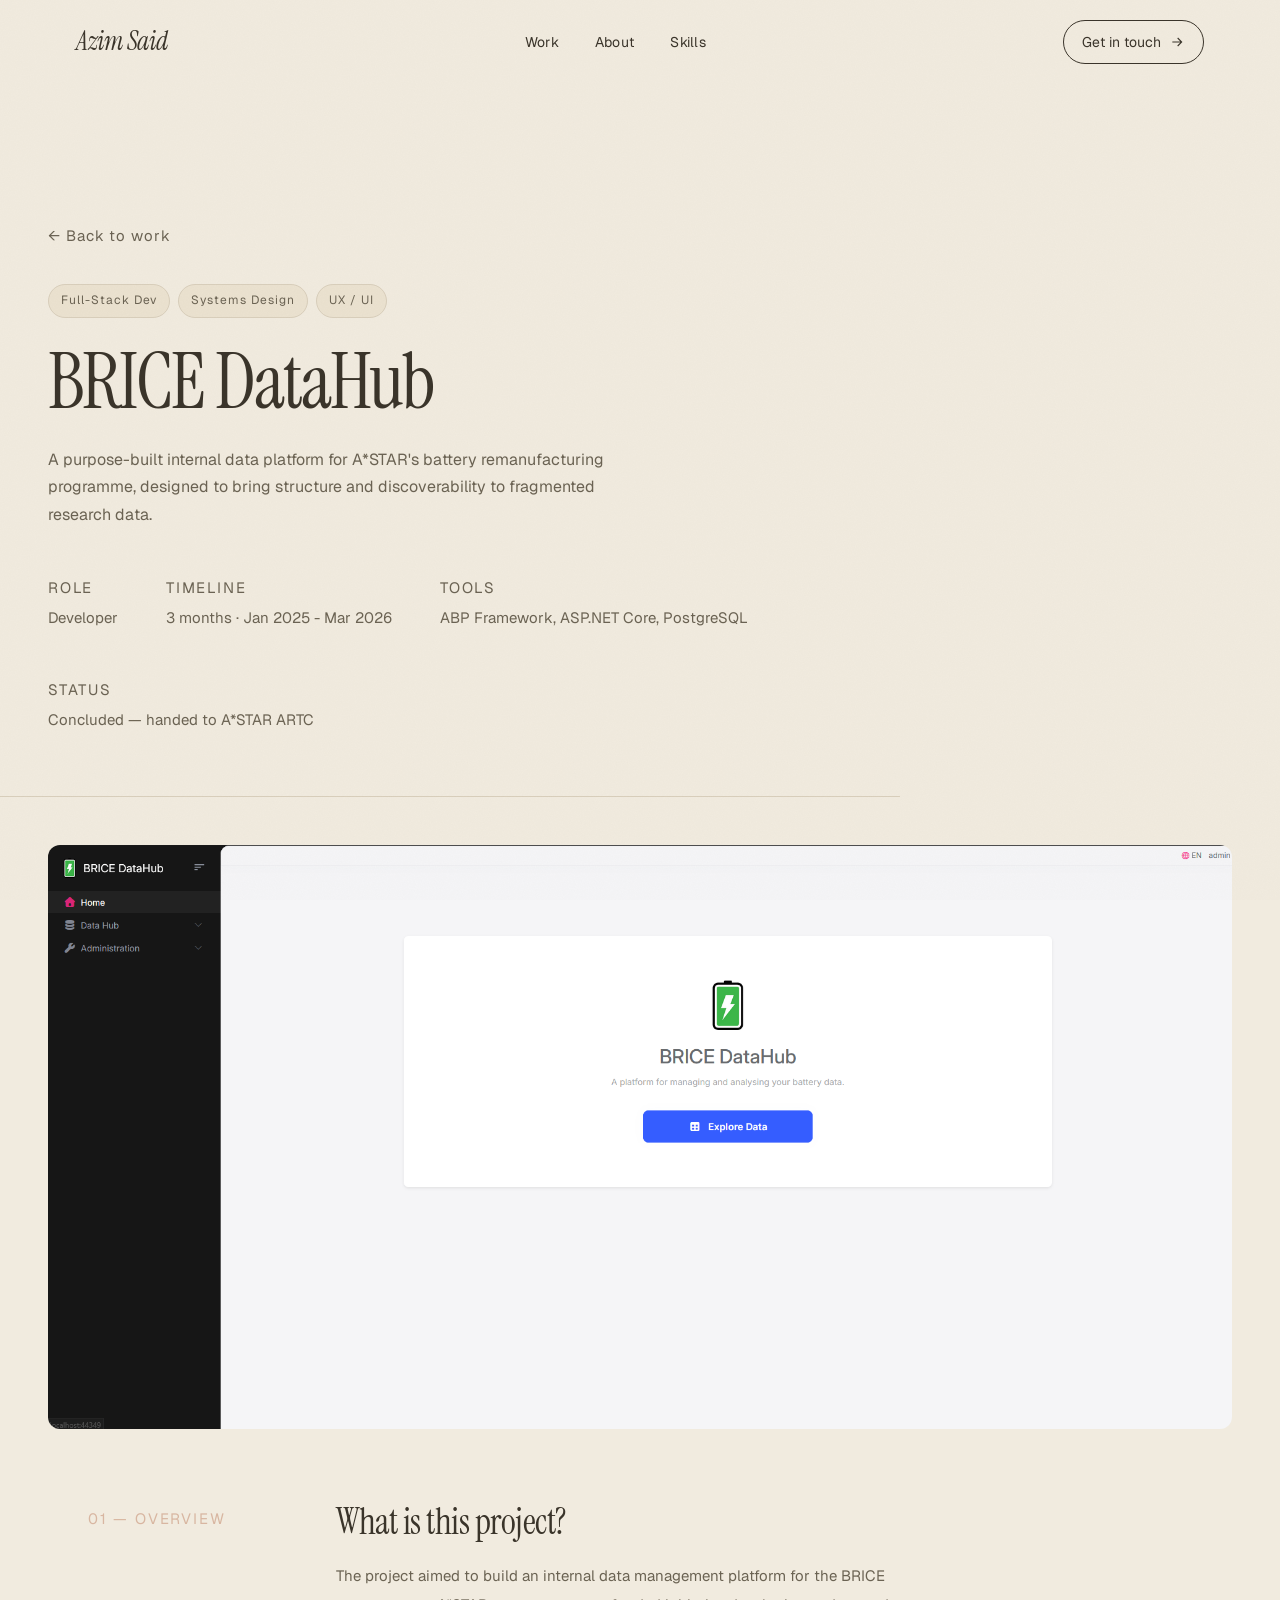
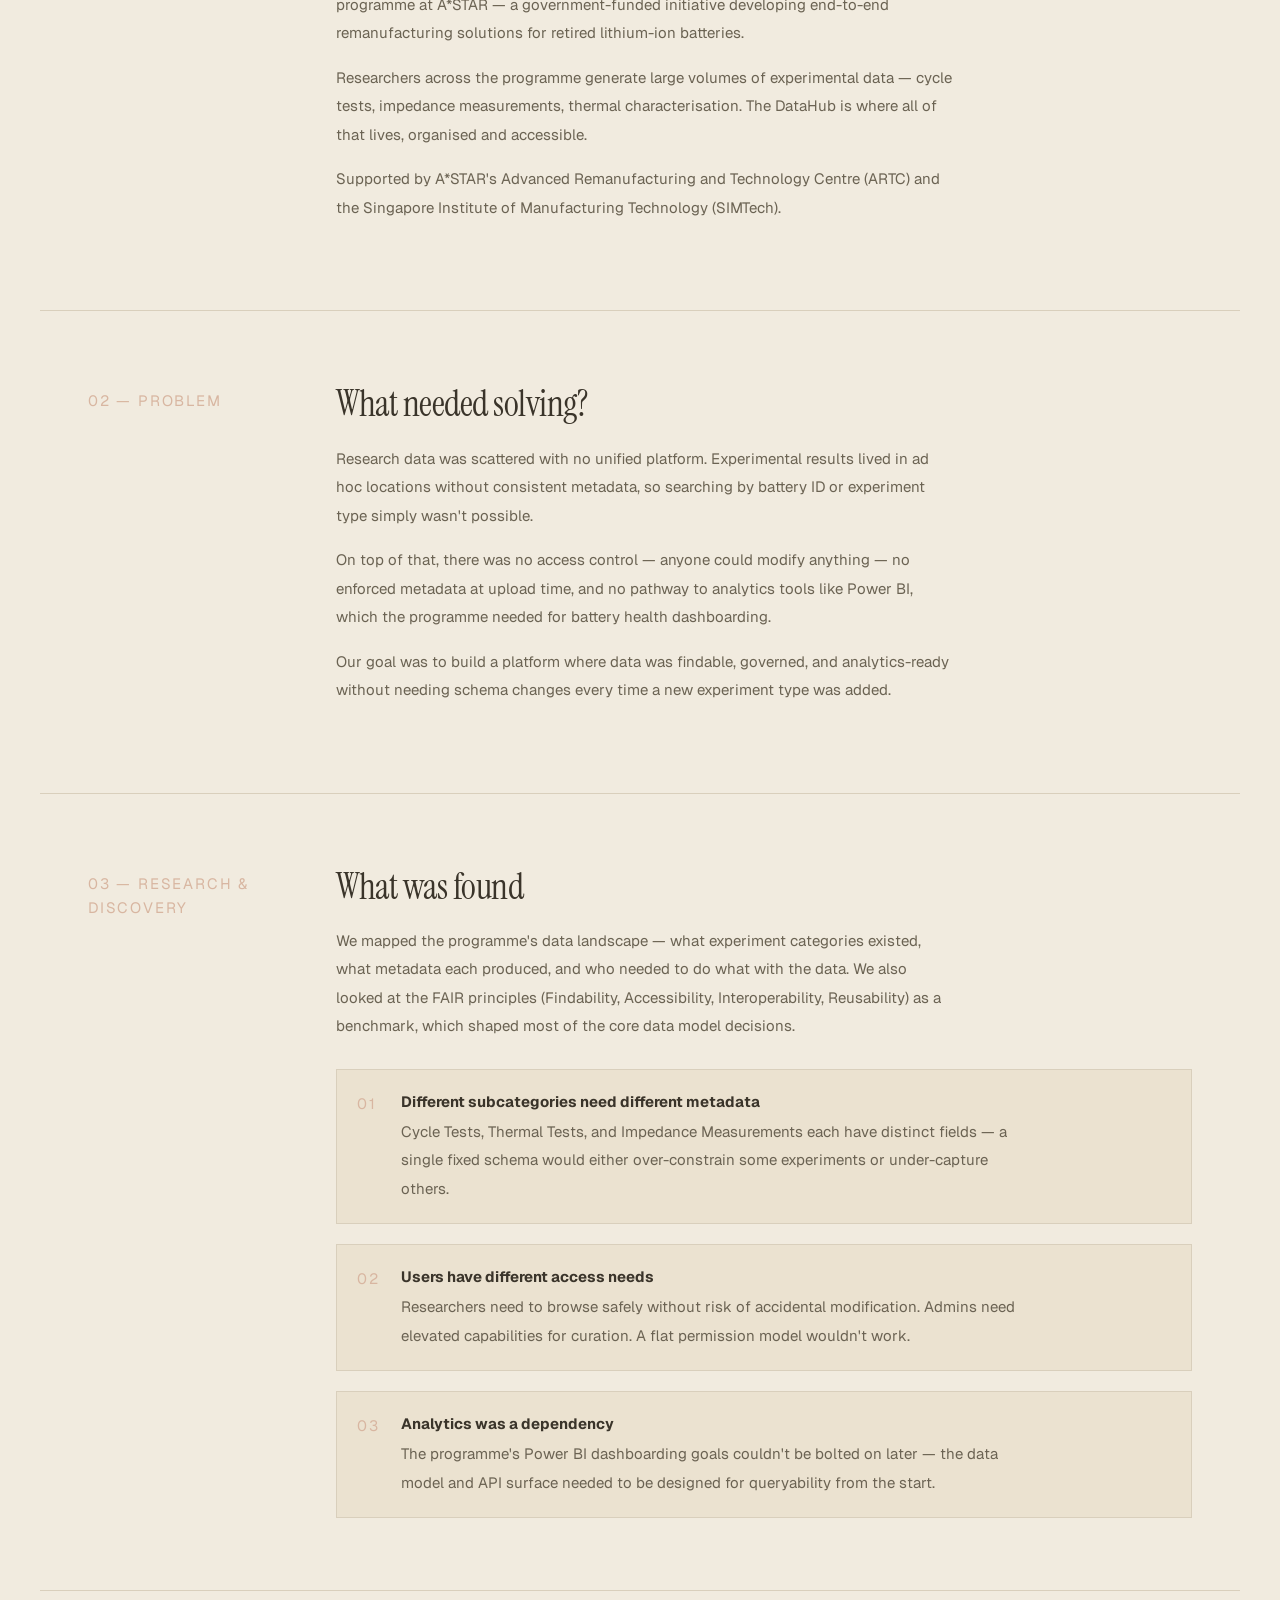
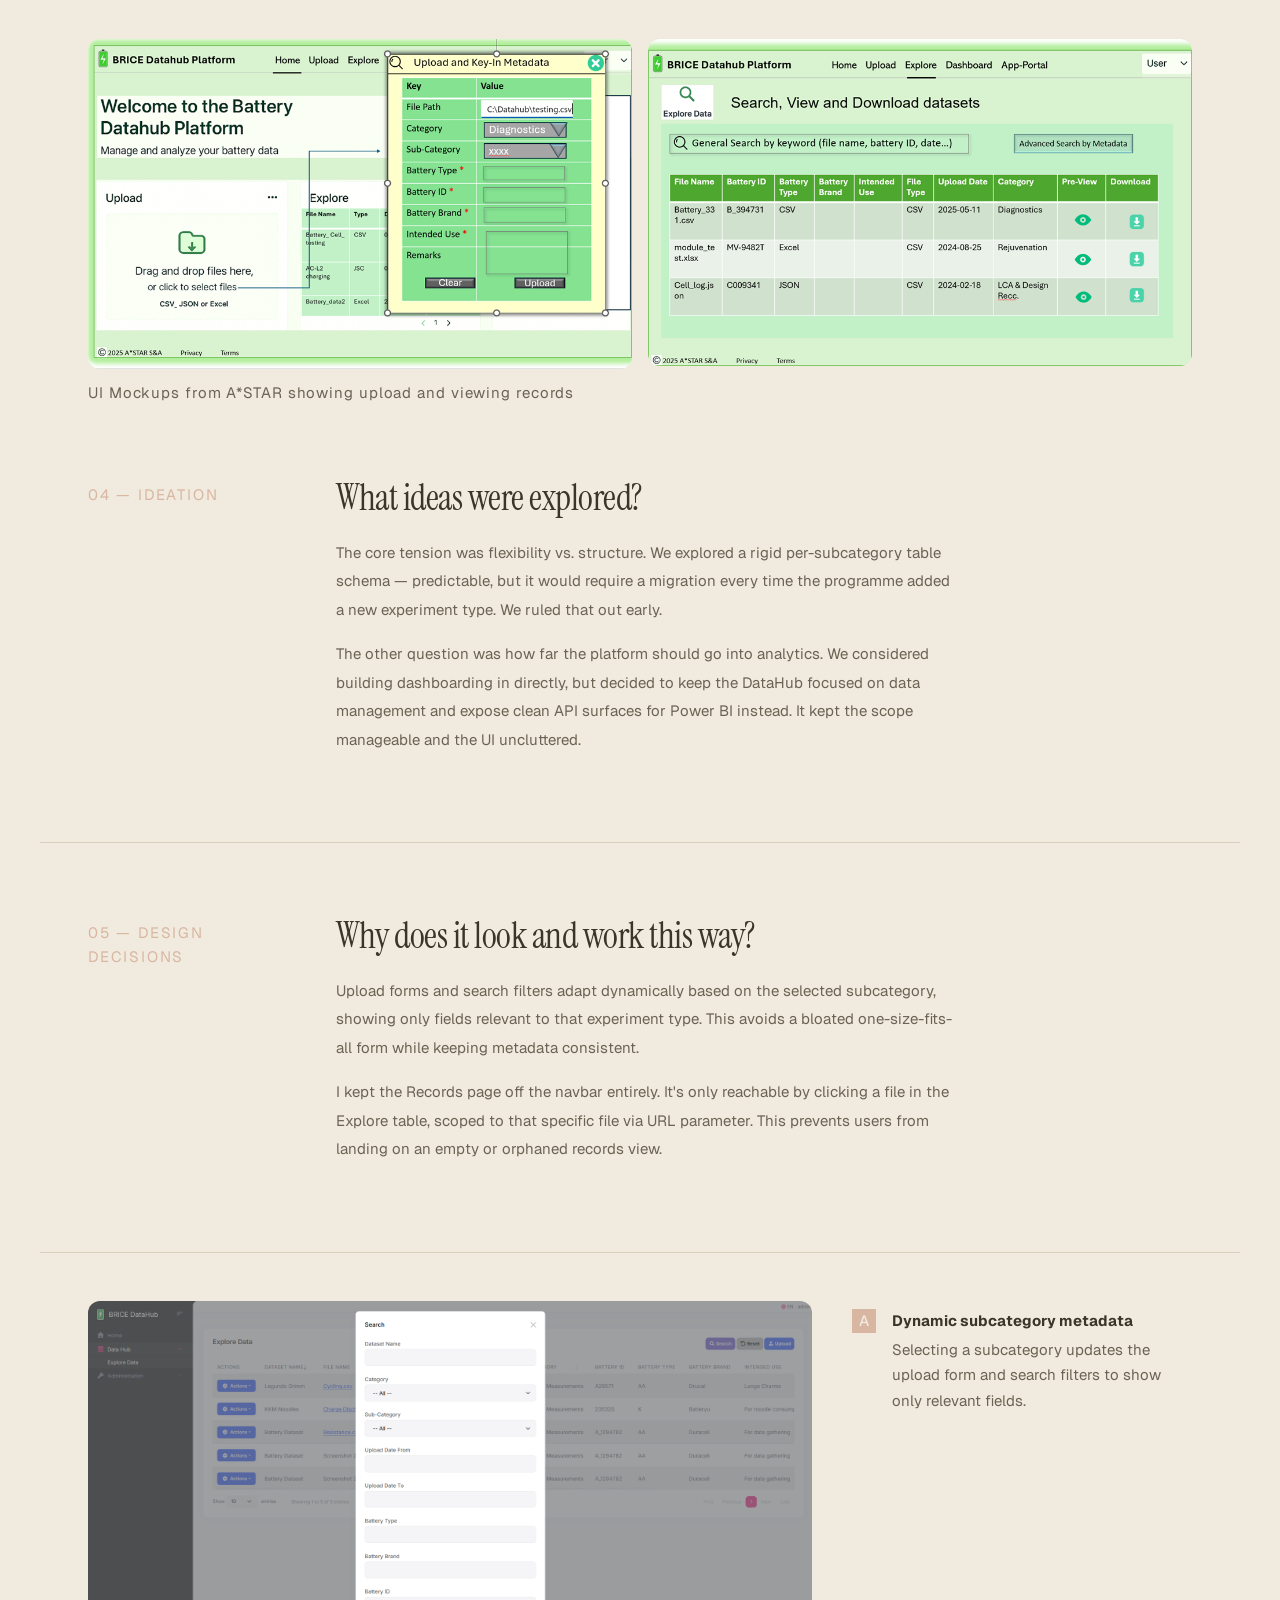
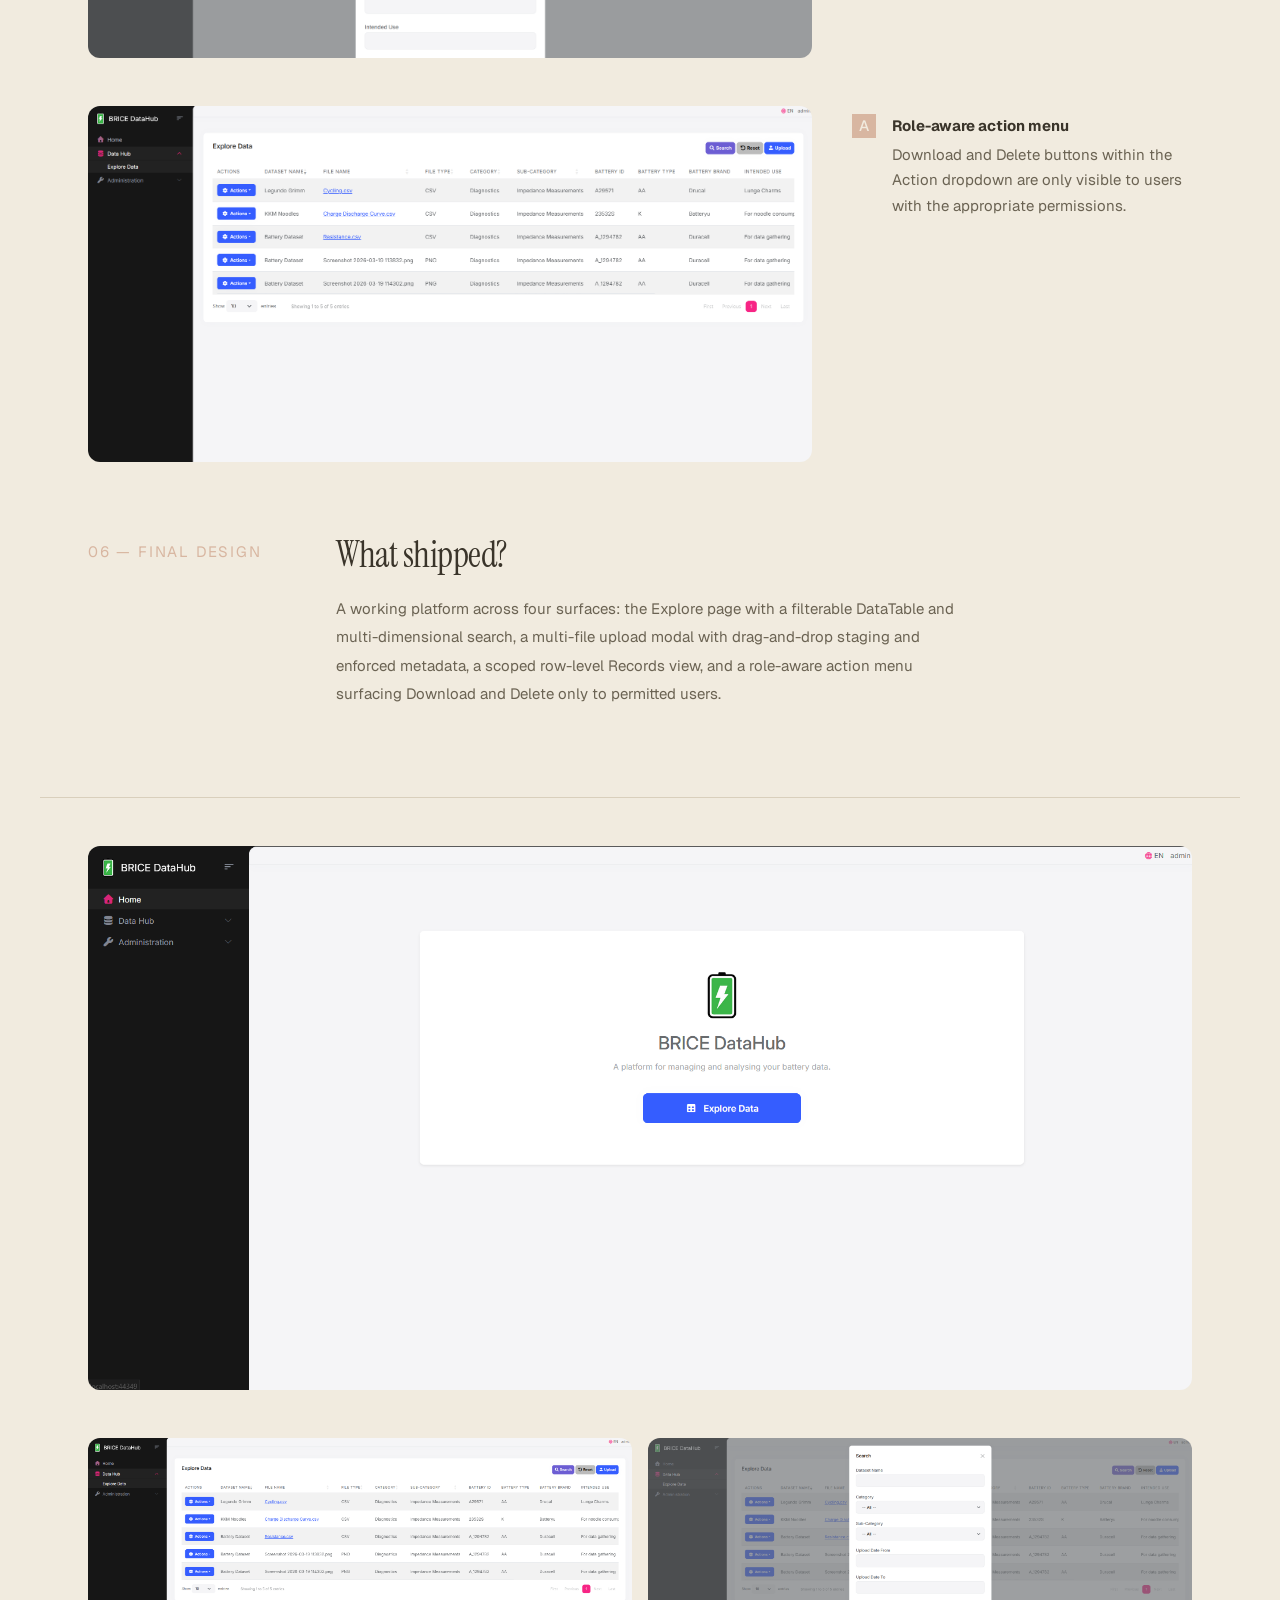
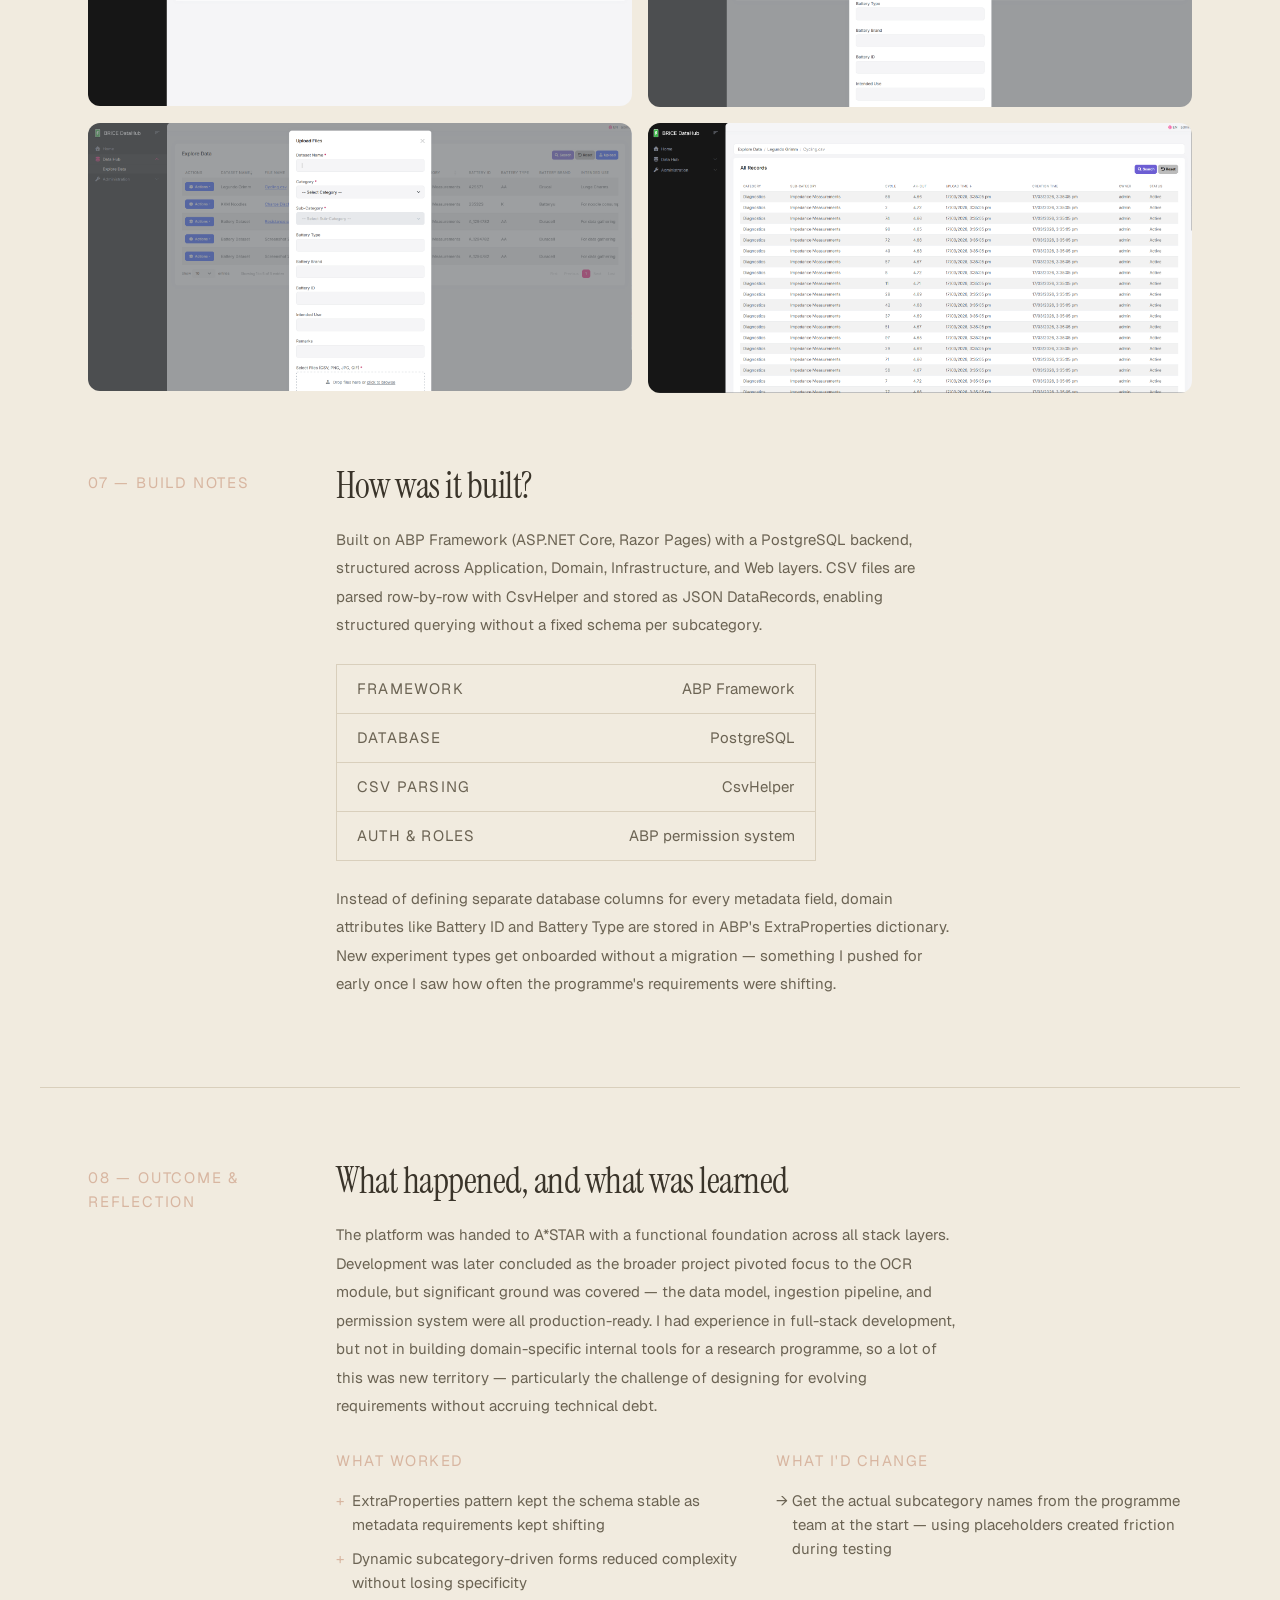
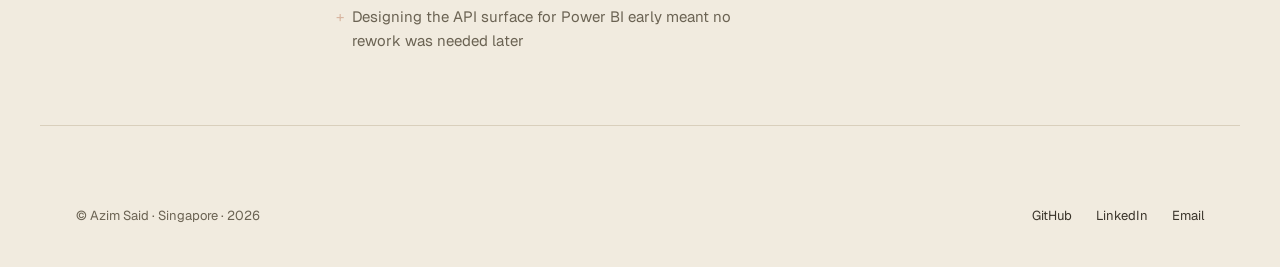
==== commit c746d30f: "styling fixes" ====
--- a/work/project_brice.html
+++ b/work/project_brice.html
@@ -17,19 +17,7 @@
 <body>
 
   <!-- NAV -->
-  <nav class="nav">
-    <a href="../index.html" class="nav-brand">Azim Said</a>
-    <ul class="nav-links">
-      <li><a href="../index.html#work">Work</a></li>
-      <li><a href="../index.html#about">About</a></li>
-      <li><a href="../index.html#practice">Practice</a></li>
-    </ul>
-    <a href="mailto:azimsaid212@gmail.com" class="nav-contact">Get in touch
-      <svg viewBox="0 0 24 24" width="16" height="16" fill="none" stroke="currentColor" stroke-width="1.6">
-        <path d="M5 12h14M13 6l6 6-6 6"/>
-      </svg>
-    </a>
-  </nav>
+  <div id="site-nav"></div>
 
   <!-- CASE STUDY HERO -->
   <header class="cs-hero">
@@ -349,19 +337,9 @@
   </div> -->
 
   <!-- FOOTER -->
-  <footer class="footer cs-footer">
-    <div class="footer-inner">
-      <div class="footer-bottom">
-        <div>&copy; Azim Said · Singapore · 2026</div>
-        <div class="footer-socials">
-          <a href="https://github.com/azim-git" target="_blank">GitHub</a>
-          <a href="https://www.linkedin.com/in/azimsaid-/" target="_blank">LinkedIn</a>
-          <a href="mailto:azimsaid212@gmail.com">Email</a>
-        </div>
-      </div>
-    </div>
-  </footer>
-
+  <div id="site-footer"></div>
+
+  <script src="../js/components.js"></script>
   <script src="../js/main.js"></script>
 </body>
 
--- a/css/style.css
+++ b/css/style.css
@@ -495,19 +495,19 @@
   height: 100%;
 }
 
-/* ---- PRACTICE / SKILLS ---- */
-.practice {
+/* ---- SKILLS ---- */
+.skills {
   position: relative;
   padding: 120px 0 80px;
 }
 
-.practice-inner {
+.skills-inner {
   max-width: var(--maxw);
   margin: 0 auto;
   padding: 0 56px;
 }
 
-.practice h2 {
+.skills h2 {
   font-family: var(--display);
   font-weight: 400;
   font-size: clamp(36px, 4.5vw, 56px);
@@ -516,9 +516,9 @@
   max-width: 800px;
   line-height: 1.05;
 }
-.practice h2 em { font-style: italic; color: var(--ink-soft); }
-
-.practice-grid {
+.skills h2 em { font-style: italic; color: var(--ink-soft); }
+
+.skills-grid {
   display: grid;
   grid-template-columns: repeat(4, 1fr);
   gap: 40px;
@@ -526,7 +526,7 @@
   padding-top: 40px;
 }
 
-.practice-col h4 {
+.skills-col h4 {
   font-family: var(--display);
   font-style: italic;
   font-weight: 400;
@@ -535,14 +535,14 @@
   color: var(--ink);
 }
 
-.practice-col ul {
+.skills-col ul {
   list-style: none;
   display: flex;
   flex-direction: column;
   gap: 8px;
 }
 
-.practice-col li {
+.skills-col li {
   font-size: 14px;
   color: var(--ink-soft);
   line-height: 1.5;
@@ -644,7 +644,7 @@
   .about-inner,
   .project-inner,
   .project.reverse .project-inner,
-  .practice-grid {
+  .skills-grid {
     grid-template-columns: 1fr;
     gap: 40px;
   }
@@ -657,6 +657,15 @@
 
   .nav-links { display: none; }
 
+  .hero-portrait {
+    max-width: 280px;
+    justify-self: center;
+  }
+
+  .hero-grid {
+    padding-top: 60px;
+  }
+
   .project.reverse .project-info { order: 0; }
 
   .nav,
@@ -664,7 +673,7 @@
   .about-inner,
   .project-inner,
   .project.reverse .project-inner,
-  .practice-inner,
+  .skills-inner,
   .footer-inner,
   .projects-header {
     padding-left: 24px;
